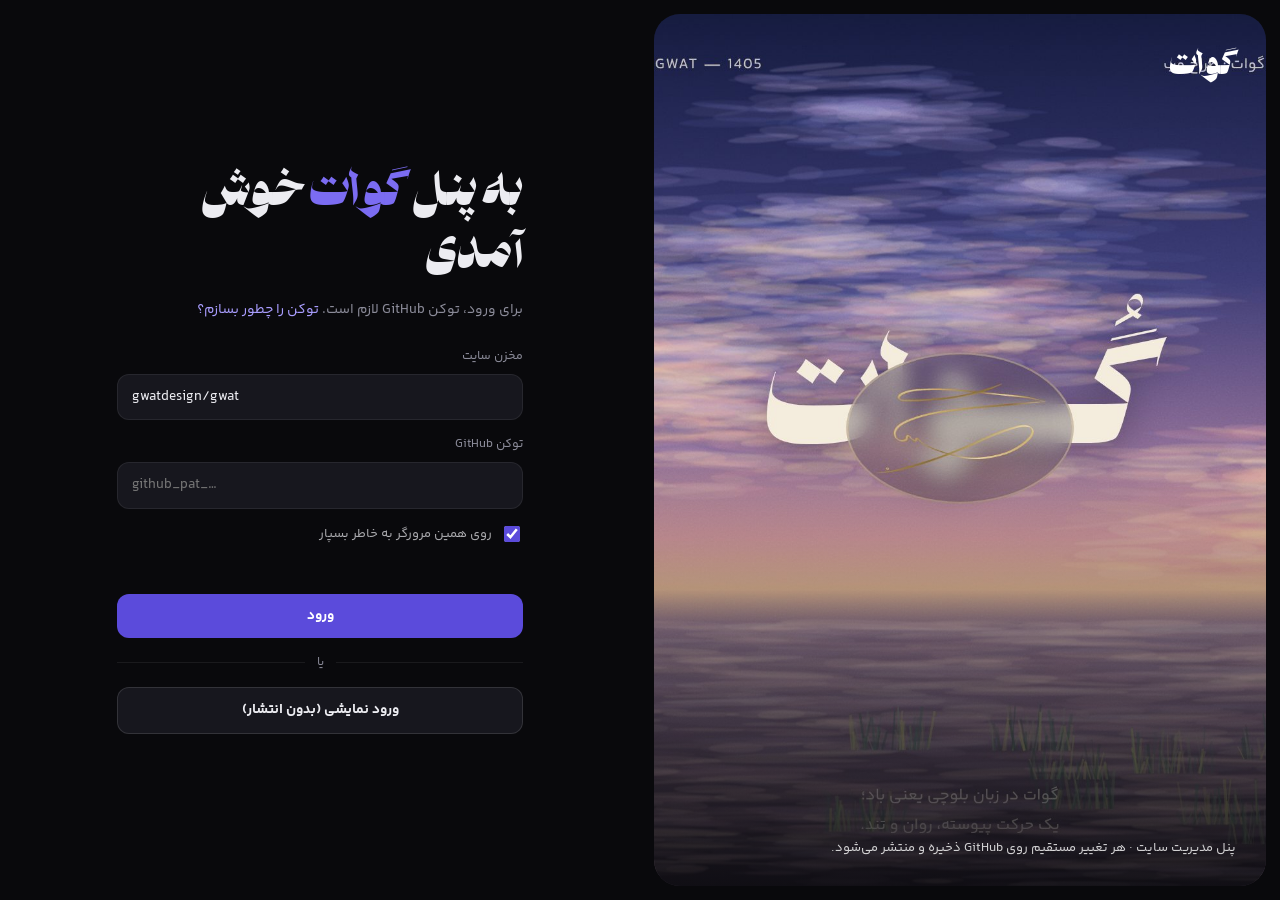
==== admin/index.html @ 788bf17b "Add files via upload" ====
<!doctype html>
<html lang="fa" dir="rtl"><head><meta charset="utf-8"><meta name="viewport" content="width=device-width,initial-scale=1,viewport-fit=cover">
<title>پنل گوات</title>
<meta name="robots" content="noindex">
<link rel="icon" href="../assets/img/mark.svg">
<style>
@font-face{font-family:"Yekan Bakh";src:url("../assets/fonts/YekanBakh-Regular.woff2") format("woff2");font-weight:400;font-display:swap}
@font-face{font-family:"Yekan Bakh";src:url("../assets/fonts/YekanBakh-SemiBold.woff2") format("woff2");font-weight:600;font-display:swap}
@font-face{font-family:"Yekan Bakh";src:url("../assets/fonts/YekanBakh-Bold.woff2") format("woff2");font-weight:700;font-display:swap}
@font-face{font-family:"Paykan";src:url("../assets/fonts/Paykan-800.woff2") format("woff2");font-weight:800;font-display:swap}
/* Gwat admin: near-black surfaces, one violet accent (from the reference shot), sidebar + topbar + card grid */
:root{--bg:#09090c;--side:#0d0d11;--panel:#121217;--card:#17171e;--card-2:#1d1d26;--line:#ffffff12;--line-2:#ffffff1f;
  --v:#5b4bdb;--v2:#7b6cf2;--v3:#a99dff;--vbg:#5b4bdb22;--text:#ececf1;--dim:#ececf1b3;--mute:#8b8b99;
  --good:#3ccf91;--warn:#f5b14c;--bad:#ef5b5b;--fa:"Yekan Bakh",Tahoma,system-ui,sans-serif;color-scheme:dark}
*{box-sizing:border-box}
html,body{height:100%}
body{margin:0;background:var(--bg);color:var(--text);font-family:var(--fa);font-size:14px;line-height:1.75;-webkit-font-smoothing:antialiased}
button,input,select,textarea{font:inherit;color:inherit}
a{color:inherit;text-decoration:none}
:focus-visible{outline:2px solid var(--v2);outline-offset:2px;border-radius:8px}
h1,h2,h3{margin:0;font-weight:700;line-height:1.4}
.fa{font-variant-numeric:tabular-nums}
svg.i{width:18px;height:18px;flex:none;fill:none;stroke:currentColor;stroke-width:1.6;stroke-linecap:round;stroke-linejoin:round}
.btn{display:inline-flex;align-items:center;justify-content:center;gap:8px;border:0;border-radius:12px;padding:10px 18px;background:var(--v);color:#fff;font-weight:700;cursor:pointer;transition:background .2s,transform .2s,opacity .2s;white-space:nowrap}
.btn:hover{background:var(--v2)}.btn:active{transform:scale(.97)}
.btn.ghost{background:var(--card);color:var(--text);border:1px solid var(--line-2)}.btn.ghost:hover{background:var(--card-2)}
.btn.danger{background:#ef5b5b1f;color:var(--bad)}.btn.danger:hover{background:#ef5b5b33}
.btn.sm{padding:6px 12px;font-size:13px;border-radius:10px}
.btn[disabled]{opacity:.45;pointer-events:none}
.field{display:flex;flex-direction:column;gap:6px}
.field label{font-size:12.5px;color:var(--mute)}
.inp,textarea.inp,select.inp{width:100%;background:var(--card);border:1px solid var(--line);border-radius:12px;padding:10px 14px;outline:none;transition:border-color .2s,background .2s}
.inp:focus{border-color:var(--v2);background:var(--card-2)}
textarea.inp{min-height:90px;resize:vertical;line-height:1.9}
.hint{font-size:12px;color:var(--mute)}
.ltr{direction:ltr;text-align:left}

/* ---------- login (split, like the reference) ---------- */
#login{position:fixed;inset:0;display:grid;grid-template-columns:minmax(0,1fr) minmax(0,1fr);background:var(--bg);z-index:50}
.lg-art{position:relative;margin:14px;border-radius:26px;overflow:hidden;background:#111 center/cover}
.lg-art img{position:absolute;inset:0;width:100%;height:100%;object-fit:cover}
.lg-art::after{content:"";position:absolute;inset:0;background:linear-gradient(180deg,#09090c00 50%,#09090ccc)}
.lg-art b{position:absolute;top:28px;right:30px;z-index:1;font-family:Paykan;font-size:30px;font-weight:800;color:#fff}
.lg-art p{position:absolute;bottom:26px;right:30px;left:30px;z-index:1;margin:0;color:#fffc;font-size:13px}
.lg-form{display:flex;flex-direction:column;justify-content:center;padding:clamp(24px,6vw,90px);max-width:560px;width:100%;margin-inline:auto;gap:14px}
.lg-form h1{font-family:Paykan;font-weight:800;font-size:clamp(30px,3.6vw,44px)}
.lg-form h1 span{color:var(--v2)}
.lg-form .sub{color:var(--mute);margin:-6px 0 10px}
.lg-form .sub button{background:none;border:0;color:var(--v3);cursor:pointer;padding:0}
.lg-or{display:flex;align-items:center;gap:12px;color:var(--mute);font-size:12px}.lg-or::before,.lg-or::after{content:"";flex:1;height:1px;background:var(--line)}
.chk{display:flex;align-items:center;gap:8px;font-size:13px;color:var(--dim);cursor:pointer}
.chk input{accent-color:var(--v);width:16px;height:16px}
.err{color:var(--bad);font-size:13px;min-height:20px}
@media (max-width:860px){#login{grid-template-columns:1fr}.lg-art{display:none}}

/* ---------- shell ---------- */
#app{display:grid;grid-template-columns:250px minmax(0,1fr);height:100%}
#app[hidden]{display:none}
.side{background:var(--side);border-left:1px solid var(--line);display:flex;flex-direction:column;padding:18px 14px;gap:6px;overflow:auto}
.brand{display:flex;align-items:center;gap:10px;padding:4px 8px 18px}
.brand .lg{font-family:Paykan;font-weight:800;font-size:22px;color:var(--v2)}
.brand b{display:block;font-size:13.5px}.brand small{color:var(--mute);font-size:11.5px}
.nav{display:flex;flex-direction:column;gap:2px}
.nav a{display:flex;align-items:center;gap:12px;padding:9px 12px;border-radius:12px;color:var(--dim);font-size:14px;transition:background .2s,color .2s;position:relative}
.nav a:hover{background:#ffffff08;color:var(--text)}
.nav a.on{background:var(--vbg);color:#fff}
.nav a.on::before{content:"";position:absolute;right:-14px;top:8px;bottom:8px;width:3px;border-radius:3px;background:var(--v2)}
.nav .badge{margin-inline-start:auto;font-size:11px;background:var(--v);color:#fff;border-radius:999px;padding:0 7px}
.nav-sep{font-size:11px;color:var(--mute);padding:12px 12px 4px}
.me{margin-top:auto;display:flex;align-items:center;gap:10px;padding:10px;border-radius:14px;background:var(--panel);border:1px solid var(--line)}
.av{width:36px;height:36px;border-radius:50%;background:linear-gradient(135deg,var(--v2),#2c2470);display:grid;place-items:center;font-weight:700;overflow:hidden;flex:none}
.av img{width:100%;height:100%;object-fit:cover}
.me b{font-size:13px;display:flex;align-items:center;gap:4px}.me small{color:var(--mute);font-size:11.5px;direction:ltr;display:block}
.md{font-size:10.5px;letter-spacing:.14em;color:var(--mute);text-align:center;direction:ltr;padding-top:10px}
.main{display:flex;flex-direction:column;min-width:0;height:100%;overflow:hidden}
.top{display:flex;align-items:center;gap:12px;padding:14px 24px;border-bottom:1px solid var(--line);background:#09090ce6;backdrop-filter:blur(10px)}
.search{flex:1;max-width:420px;display:flex;align-items:center;gap:8px;background:var(--panel);border:1px solid var(--line);border-radius:12px;padding:8px 12px;color:var(--mute)}
.search input{flex:1;background:none;border:0;outline:none;min-width:0}
.top .sp{flex:1}
.icon-btn{position:relative;width:40px;height:40px;border-radius:12px;border:1px solid var(--line);background:var(--panel);display:grid;place-items:center;cursor:pointer;color:var(--dim)}
.icon-btn:hover{color:var(--text)}
.icon-btn .dot{position:absolute;top:8px;left:9px;width:8px;height:8px;border-radius:50%;background:var(--warn);box-shadow:0 0 0 3px var(--panel)}
.menu-btn{display:none}
.view{flex:1;overflow:auto;padding:24px;scroll-behavior:smooth}
.vh{display:flex;justify-content:space-between;align-items:center;gap:12px;flex-wrap:wrap;margin-bottom:18px}
.vh h1{font-size:22px}
.vh p{margin:2px 0 0;color:var(--mute);font-size:13px}
.card{background:var(--panel);border:1px solid var(--line);border-radius:20px;padding:18px}
.card h3{font-size:15px;display:flex;justify-content:space-between;align-items:center;gap:8px;margin-bottom:12px}
.card h3 small{font-size:12px;color:var(--mute);font-weight:400}
.grid{display:grid;gap:16px}
.g-dash{grid-template-columns:minmax(0,1.7fr) minmax(0,1fr)}
.g-2{grid-template-columns:repeat(2,minmax(0,1fr))}
@media (max-width:1100px){.g-dash{grid-template-columns:1fr}}
@media (max-width:760px){.g-2{grid-template-columns:1fr}}

/* overview gradient card */
.ov{background:linear-gradient(160deg,#1a1730 0%,#2a2163 55%,#5b4bdb 130%);border:1px solid #7b6cf244;border-radius:22px;padding:18px;position:relative;overflow:hidden}
.ov::after{content:"";position:absolute;inset:auto -10% -60% 20%;height:120%;background:radial-gradient(closest-side,#7b6cf266,transparent);pointer-events:none}
.ov h3{margin-bottom:14px}
.tiles{display:grid;grid-template-columns:repeat(4,minmax(0,1fr));gap:12px;position:relative;z-index:1}
.tile{background:#0b0b10e6;border:1px solid #ffffff14;border-radius:16px;padding:14px;transition:transform .3s}
.tile:hover{transform:translateY(-3px)}
.tile .ic{width:34px;height:34px;border-radius:10px;display:grid;place-items:center;background:var(--vbg);color:var(--v3);margin-bottom:10px}
.tile b{display:block;font-size:22px;line-height:1.3}
.tile span{font-size:12.5px}.tile small{display:block;color:var(--mute);font-size:11px}
@media (max-width:760px){.tiles{grid-template-columns:repeat(2,minmax(0,1fr))}}
.chart{width:100%;height:auto;display:block;overflow:visible}
.chart text{fill:var(--mute);font-size:10px;font-family:var(--fa)}
.chart .ln{fill:none;stroke:var(--v2);stroke-width:2;stroke-linejoin:round;stroke-linecap:round}
.chart .ar{fill:url(#ga)}
.chart .gd{stroke:#ffffff10}
.chart .pt{fill:var(--bg);stroke:var(--v2);stroke-width:2}
.chart .bar{fill:var(--v);transition:opacity .2s}.chart .bar:hover{opacity:.8}
.cal{display:flex;align-items:center;gap:6px;justify-content:space-between}
.cal .d{flex:1;text-align:center;border-radius:12px;padding:8px 0;font-size:12px;color:var(--mute);position:relative}
.cal .d b{display:block;color:var(--text);font-size:15px}
.cal .d.today{background:var(--v);color:#fff}.cal .d.today b{color:#fff}
.cal .d.has::after{content:"";position:absolute;bottom:3px;left:50%;width:5px;height:5px;margin-left:-2.5px;border-radius:50%;background:var(--good)}
.list{display:flex;flex-direction:column;gap:8px}
.row{display:flex;align-items:center;gap:12px;padding:10px 12px;border-radius:14px;background:var(--card);border:1px solid var(--line)}
.row .t{flex:1;min-width:0}
.row .t b{display:block;font-size:13.5px;white-space:nowrap;overflow:hidden;text-overflow:ellipsis}
.row .t small{color:var(--mute);font-size:12px}
.row img.th{width:62px;height:42px;border-radius:8px;object-fit:cover;background:#000;flex:none}
.pill{display:inline-flex;align-items:center;gap:6px;font-size:12px;padding:2px 10px;border-radius:999px;background:var(--card-2);color:var(--dim);white-space:nowrap}
.pill.good{background:#3ccf9122;color:var(--good)}.pill.warn{background:#f5b14c22;color:var(--warn)}.pill.bad{background:#ef5b5b22;color:var(--bad)}.pill.v{background:var(--vbg);color:var(--v3)}
.pill i{width:6px;height:6px;border-radius:50%;background:currentColor}

/* editors */
.form{display:grid;gap:14px}
.f2{display:grid;grid-template-columns:repeat(2,minmax(0,1fr));gap:14px}
@media (max-width:640px){.f2{grid-template-columns:1fr}}
.prev-hero{border-radius:18px;padding:30px 20px;text-align:center;background:radial-gradient(80% 90% at 50% 120%,#c98f5e55,transparent),linear-gradient(180deg,#0c0b10,#3d2f3a);border:1px solid var(--line)}
.prev-hero small{color:#f1d79a;font-size:12px}.prev-hero h2{font-family:Paykan;font-weight:800;font-size:26px;margin:8px 0;color:#efe8da;line-height:1.5}.prev-hero p{color:#efe8dacc;font-size:13px;margin:0 auto;max-width:44ch}
.items{display:grid;gap:10px}
.item{display:grid;grid-template-columns:auto 92px minmax(0,1fr) auto;gap:14px;align-items:center;padding:10px;border-radius:16px;background:var(--card);border:1px solid var(--line);transition:border-color .2s,transform .3s}
.item:hover{border-color:var(--line-2)}
.item img{width:92px;height:62px;border-radius:10px;object-fit:cover;background:#000}
.item .t b{display:block;font-size:14.5px}.item .t small{color:var(--mute);font-size:12px}
.item .acts{display:flex;gap:6px;flex-wrap:wrap;justify-content:flex-end}
.ord{display:flex;flex-direction:column;gap:2px}
.ord button{width:28px;height:22px;border-radius:7px;border:1px solid var(--line);background:var(--panel);cursor:pointer;color:var(--dim);font-size:11px;line-height:1}
.ord button:hover{color:#fff;border-color:var(--v2)}
@media (max-width:640px){.item{grid-template-columns:auto 70px minmax(0,1fr)}.item img{width:70px;height:50px}.item .acts{grid-column:1/-1;justify-content:flex-start}}
.ggrid{display:grid;grid-template-columns:repeat(auto-fill,minmax(170px,1fr));gap:12px}
.gcard{background:var(--card);border:1px solid var(--line);border-radius:16px;overflow:hidden;display:flex;flex-direction:column}
.gcard img{width:100%;aspect-ratio:4/5;object-fit:cover;background:#000}
.gcard .b{padding:10px 12px;display:flex;flex-direction:column;gap:6px}
.gcard .b b{font-size:13.5px}.gcard .b small{color:var(--mute);font-size:12px}
.gcard .acts{display:flex;gap:4px;flex-wrap:wrap}
.up{display:flex;align-items:center;gap:12px;padding:10px;border:1px dashed var(--line-2);border-radius:14px;background:var(--card)}
.up img{width:84px;height:56px;border-radius:8px;object-fit:cover;background:#000}
.up .t{flex:1;min-width:0;font-size:12.5px;color:var(--mute);word-break:break-all}
.drop{border:2px dashed #7b6cf266;border-radius:20px;padding:34px 20px;text-align:center;background:var(--vbg);cursor:pointer;transition:background .2s,border-color .2s}
.drop:hover,.drop.over{background:#5b4bdb33;border-color:var(--v2)}
.drop b{display:block;font-size:16px;margin:8px 0 4px}
.drop svg{width:40px;height:40px;color:var(--v3)}
.tbl{width:100%;border-collapse:collapse;font-size:13px}
.tbl th{color:var(--mute);font-weight:400;text-align:right;padding:8px;border-bottom:1px solid var(--line)}
.tbl td{padding:8px;border-bottom:1px solid var(--line);vertical-align:middle}
.tbl td.p{direction:ltr;text-align:left;font-family:ui-monospace,Menlo,monospace;font-size:12px;word-break:break-all}
.tbl-wrap{overflow:auto;max-height:380px;border:1px solid var(--line);border-radius:14px}
.tabs{display:flex;gap:4px;border-bottom:1px solid var(--line);margin-bottom:16px;overflow:auto}
.tabs button{background:none;border:0;padding:10px 14px;color:var(--mute);cursor:pointer;display:flex;align-items:center;gap:6px;border-bottom:2px solid transparent;white-space:nowrap}
.tabs button.on{color:#fff;border-color:var(--v2)}
.steps-mini{display:grid;gap:10px;counter-reset:s;margin:0;padding:0;list-style:none}
.steps-mini li{counter-increment:s;display:grid;grid-template-columns:28px 1fr;gap:10px;align-items:start}
.steps-mini li::before{content:counter(s,persian);width:26px;height:26px;border-radius:8px;background:var(--vbg);color:var(--v3);display:grid;place-items:center;font-size:12px;font-weight:700}
.steps-mini code{direction:ltr;unicode-bidi:isolate;background:var(--card-2);padding:0 6px;border-radius:6px;font-size:12px}
.media{display:grid;grid-template-columns:repeat(auto-fill,minmax(140px,1fr));gap:10px}
.media div{background:var(--card);border:1px solid var(--line);border-radius:12px;overflow:hidden}
.media img{width:100%;aspect-ratio:4/3;object-fit:cover;background:#000;display:block}
.media span{display:block;font-size:11px;padding:6px 8px;direction:ltr;text-align:left;color:var(--mute);white-space:nowrap;overflow:hidden;text-overflow:ellipsis;cursor:pointer}
.media span:hover{color:var(--v3)}

/* drawer + modal */
.scrim{position:fixed;inset:0;background:#000a;backdrop-filter:blur(4px);z-index:60;opacity:0;visibility:hidden;transition:opacity .3s,visibility .3s}
.scrim.on{opacity:1;visibility:visible}
.drawer{position:fixed;top:0;bottom:0;left:0;width:min(520px,100%);background:var(--panel);border-right:1px solid var(--line);z-index:61;transform:translateX(-102%);transition:transform .45s cubic-bezier(.2,.9,.25,1);display:flex;flex-direction:column}
.drawer.on{transform:none}
.drawer header{display:flex;justify-content:space-between;align-items:center;padding:16px 20px;border-bottom:1px solid var(--line)}
.drawer .bd{flex:1;overflow:auto;padding:20px}
.drawer footer{display:flex;gap:8px;padding:14px 20px;border-top:1px solid var(--line);padding-bottom:calc(14px + env(safe-area-inset-bottom,0px))}
.modal{position:fixed;left:50%;top:50%;z-index:62;width:min(560px,calc(100vw - 24px));max-height:calc(100vh - 24px);overflow:auto;background:var(--panel);border:1px solid var(--line-2);border-radius:22px;padding:24px;translate:-50% -46%;opacity:0;visibility:hidden;transition:all .35s cubic-bezier(.2,.9,.25,1.1)}
.modal.on{translate:-50% -50%;opacity:1;visibility:visible}
.stepper{display:flex;align-items:flex-start;margin:22px 0 18px}
.stepper .s{flex:1;text-align:center;position:relative;font-size:12px;color:var(--mute)}
.stepper .s::before{content:"";position:absolute;top:7px;right:50%;width:100%;height:2px;background:var(--line-2)}
.stepper .s:first-child::before{display:none}
.stepper .s i{position:relative;z-index:1;display:block;width:16px;height:16px;margin:0 auto 8px;border-radius:50%;background:var(--card-2);border:2px solid var(--line-2);transition:all .3s}
.stepper .s.done{color:var(--text)}.stepper .s.done i{background:var(--v);border-color:var(--v)}.stepper .s.done::before{background:var(--v)}
.stepper .s.act{color:#fff}.stepper .s.act i{border-color:var(--v2);box-shadow:0 0 0 5px var(--vbg);animation:pulse 1.2s infinite}
.stepper .s.err i{background:var(--bad);border-color:var(--bad)}
@keyframes pulse{50%{box-shadow:0 0 0 9px #5b4bdb11}}
.log{font-size:12.5px;color:var(--mute);background:var(--card);border-radius:12px;padding:10px 12px;max-height:140px;overflow:auto;white-space:pre-wrap}
#toast{position:fixed;bottom:calc(20px + env(safe-area-inset-bottom,0px));left:50%;translate:-50% 140px;z-index:90;background:var(--card-2);border:1px solid var(--line-2);border-radius:14px;padding:10px 18px;box-shadow:0 20px 50px -10px #000;transition:translate .5s cubic-bezier(.2,.9,.25,1.2);max-width:calc(100vw - 32px)}
#toast.on{translate:-50% 0}
#toast.good{border-color:#3ccf9166}#toast.bad{border-color:#ef5b5b66}
.demo-bar{background:#f5b14c1a;color:var(--warn);border:1px solid #f5b14c44;border-radius:12px;padding:8px 14px;font-size:13px;margin-bottom:16px}
.pop{position:absolute;top:52px;left:0;width:300px;background:var(--panel);border:1px solid var(--line-2);border-radius:16px;padding:12px;z-index:30;box-shadow:0 30px 60px -20px #000;display:none}
.pop.on{display:block}
.skel{background:linear-gradient(90deg,var(--card),var(--card-2),var(--card));background-size:200% 100%;animation:sk 1.2s infinite;border-radius:10px;min-height:20px}
@keyframes sk{to{background-position:-200% 0}}
.fadein{animation:fi .5s cubic-bezier(.2,.8,.2,1) both}
@keyframes fi{from{opacity:0;transform:translateY(10px)}}
@media (max-width:900px){
  #app{grid-template-columns:1fr}
  .side{position:fixed;top:0;bottom:0;right:0;width:270px;z-index:55;transform:translateX(102%);transition:transform .4s cubic-bezier(.2,.9,.25,1)}
  .side.on{transform:none}
  .menu-btn{display:grid}
  .top{padding:10px 14px}.view{padding:16px}
  .top .hide-s{display:none}
  .top{gap:8px}.search{min-width:0}#pubBtn{padding-inline:12px;white-space:nowrap;flex:none}
}
@media (max-width:480px){.search{display:none}.top .sp{display:block}}
@media (prefers-reduced-motion:reduce){*{animation:none!important;transition:none!important}}
</style></head>
<body>

<!-- LOGIN -->
<section id="login" aria-label="ورود به پنل">
  <div class="lg-art"><img src="../assets/img/g1.jpg" alt=""><b>گوات</b><p>پنل مدیریت سایت · هر تغییر مستقیم روی GitHub ذخیره و منتشر می‌شود.</p></div>
  <form class="lg-form" id="lgForm" novalidate>
    <h1>به پنل <span>گوات</span> خوش آمدی</h1>
    <p class="sub">برای ورود، توکن GitHub لازم است. <button type="button" data-open="help">توکن را چطور بسازم؟</button></p>
    <div class="field"><label for="lgRepo">مخزن سایت</label><input class="inp ltr" id="lgRepo" value="gwatdesign/gwat" autocomplete="off" spellcheck="false"></div>
    <div class="field"><label for="lgTok">توکن GitHub</label><input class="inp ltr" id="lgTok" type="password" placeholder="github_pat_…" autocomplete="current-password" spellcheck="false"></div>
    <label class="chk"><input type="checkbox" id="lgRem" checked>روی همین مرورگر به خاطر بسپار</label>
    <div class="err" id="lgErr" role="alert"></div>
    <button class="btn" type="submit" id="lgBtn">ورود</button>
    <div class="lg-or">یا</div>
    <button class="btn ghost" type="button" id="lgDemo">ورود نمایشی (بدون انتشار)</button>
  </form>
</section>

<!-- APP -->
<div id="app" hidden>
  <aside class="side" id="side">
    <div class="brand"><span class="lg">گوات</span><div><b>پنل مدیریت سایت</b><small>gwatdesign.github.io</small></div></div>
    <nav class="nav" id="nav" aria-label="بخش‌ها"></nav>
    <div class="me"><div class="av" id="meAv">گ</div><div style="min-width:0"><b id="meName">گوات</b><small id="meLogin">—</small></div></div>
    <div class="md">Made By M.D</div>
  </aside>
  <div class="main">
    <header class="top">
      <button class="icon-btn menu-btn" type="button" id="menuBtn" aria-label="منو"><svg class="i" viewBox="0 0 24 24"><path d="M4 7h16M4 12h16M4 17h16"/></svg></button>
      <label class="search"><svg class="i" viewBox="0 0 24 24"><circle cx="11" cy="11" r="7"/><path d="m20 20-3.5-3.5"/></svg><input id="srch" placeholder="جستجو در بخش‌ها و پروژه‌ها…" autocomplete="off"></label>
      <span class="sp"></span>
      <a class="btn ghost sm hide-s" href="../index.html" target="_blank" rel="noopener">مشاهده‌ی سایت ↗</a>
      <div style="position:relative">
        <button class="icon-btn" type="button" id="bell" aria-label="تغییرهای منتشرنشده"><svg class="i" viewBox="0 0 24 24"><path d="M6 8a6 6 0 1 1 12 0c0 7 3 8 3 8H3s3-1 3-8M10 20a2 2 0 0 0 4 0"/></svg></button>
        <div class="pop" id="bellPop"></div>
      </div>
      <button class="btn" type="button" id="pubBtn" disabled>انتشار تغییرات</button>
    </header>
    <main class="view" id="view" tabindex="-1"></main>
  </div>
</div>

<div class="scrim" id="scrim"></div>
<aside class="drawer" id="drawer" aria-modal="true" role="dialog" aria-labelledby="dwT"><header><h3 id="dwT"></h3><button class="icon-btn" type="button" data-close aria-label="بستن">✕</button></header><div class="bd" id="dwBody"></div><footer id="dwFoot"></footer></aside>
<div class="modal" id="modal" role="dialog" aria-modal="true"></div>
<div id="toast" role="status" aria-live="polite"></div>
<input type="file" id="filePick" hidden>

<script>
'use strict';
/* ================= helpers ================= */
const $=s=>document.querySelector(s),$$=s=>[...document.querySelectorAll(s)];
const fa=n=>String(n).replace(/\d/g,d=>'۰۱۲۳۴۵۶۷۸۹'[d]);
const esc=t=>String(t??'').replace(/[&<>"']/g,c=>({'&':'&amp;','<':'&lt;','>':'&gt;','"':'&quot;',"'":'&#39;'}[c]));
const I={dash:'<path d="M4 4h7v7H4zM13 4h7v4h-7zM13 10h7v10h-7zM4 13h7v7H4z"/>',home:'<path d="M3 11 12 4l9 7v9h-6v-6H9v6H3z"/>',web:'<rect x="3" y="4" width="18" height="14" rx="2"/><path d="M3 8h18M8 21h8"/>',
 gfx:'<rect x="4" y="3" width="16" height="18" rx="2"/><circle cx="10" cy="9" r="2"/><path d="m4 17 5-4 4 3 3-2 4 3"/>',contact:'<path d="M4 5h16v12H8l-4 3z"/>',media:'<rect x="3" y="5" width="18" height="14" rx="2"/><circle cx="9" cy="10" r="2"/><path d="m3 17 6-5 5 4 3-2 4 3"/>',
 upd:'<path d="M12 3v12m0 0-4-4m4 4 4-4M4 17v3h16v-3"/>',set:'<circle cx="12" cy="12" r="3"/><path d="M19 12a7 7 0 0 0-.1-1.2l2-1.6-2-3.4-2.4 1a7 7 0 0 0-2-1.2L14 3h-4l-.5 2.6a7 7 0 0 0-2 1.2l-2.4-1-2 3.4 2 1.6A7 7 0 0 0 5 12c0 .4 0 .8.1 1.2l-2 1.6 2 3.4 2.4-1a7 7 0 0 0 2 1.2L10 21h4l.5-2.6a7 7 0 0 0 2-1.2l2.4 1 2-3.4-2-1.6c.1-.4.1-.8.1-1.2z"/>',
 user:'<circle cx="12" cy="8" r="4"/><path d="M4 21c1-4 4-6 8-6s7 2 8 6"/>',money:'<circle cx="12" cy="12" r="9"/><path d="M15 9c-.5-1-1.6-1.5-3-1.5-1.8 0-3 .9-3 2.2 0 3 6 1.6 6 4.6 0 1.3-1.3 2.2-3 2.2-1.5 0-2.6-.6-3-1.6M12 6v1.5M12 16.5V18"/>',
 clock:'<circle cx="12" cy="12" r="9"/><path d="M12 7v5l3 2"/>',folder:'<path d="M3 7a2 2 0 0 1 2-2h4l2 2h8a2 2 0 0 1 2 2v8a2 2 0 0 1-2 2H5a2 2 0 0 1-2-2z"/>',plus:'<path d="M12 5v14M5 12h14"/>',edit:'<path d="M4 20h4L19 9l-4-4L4 16z"/>',trash:'<path d="M4 7h16M10 11v6M14 11v6M6 7l1 13h10l1-13M9 7V4h6v3"/>',copy:'<rect x="8" y="8" width="12" height="12" rx="2"/><path d="M16 8V5a1 1 0 0 0-1-1H5a1 1 0 0 0-1 1v10a1 1 0 0 0 1 1h3"/>',ext:'<path d="M14 4h6v6M20 4l-9 9M18 14v5a1 1 0 0 1-1 1H5a1 1 0 0 1-1-1V7a1 1 0 0 1 1-1h5"/>'};
const ic=(k,c='i')=>`<svg class="${c}" viewBox="0 0 24 24">${I[k]||''}</svg>`;
let tt;function toast(m,k=''){const t=$('#toast');t.className=k;t.textContent=m;t.classList.add('on');clearTimeout(tt);tt=setTimeout(()=>t.classList.remove('on'),3200)}
const ago=d=>{if(!d)return'—';const s=(Date.now()-new Date(d))/1000;if(s<60)return'همین الان';if(s<3600)return fa(Math.round(s/60))+' دقیقه پیش';if(s<86400)return fa(Math.round(s/3600))+' ساعت پیش';return fa(Math.round(s/86400))+' روز پیش'};
const slug=t=>(t||'').toLowerCase().replace(/[^a-z0-9]+/g,'-').replace(/^-|-$/g,'')||('p'+Date.now().toString(36));
const b64ToUtf8=b=>new TextDecoder().decode(Uint8Array.from(atob(b.replace(/\n/g,'')),c=>c.charCodeAt(0)));
const bufToB64=buf=>{const u=new Uint8Array(buf);let s='';for(let i=0;i<u.length;i+=0x8000)s+=String.fromCharCode.apply(null,u.subarray(i,i+0x8000));return btoa(s)};
const utf8ToB64=s=>bufToB64(new TextEncoder().encode(s));
const kb=n=>n>1048576?fa((n/1048576).toFixed(1))+' مگابایت':fa(Math.max(1,Math.round(n/1024)))+' کیلوبایت';

/* ================= state ================= */
const ST={repo:'gwatdesign/gwat',branch:'main',token:'',demo:false,user:null,data:null,orig:'',sha:null,uploads:new Map(),repoInfo:null,tree:null,commits:null,pages:null,view:'dash'};
const dirty=()=>JSON.stringify(ST.data)!==ST.orig||ST.uploads.size>0;
function src(p){if(!p)return'';const u=ST.uploads.get(p);return u?u.url:(/^https?:/.test(p)?p:'../'+p)}
function pendingList(){const L=[];const o=JSON.parse(ST.orig||'{}'),d=ST.data||{};
  if(JSON.stringify(o.home)!==JSON.stringify(d.home))L.push('متن‌های صفحه‌ی اصلی');
  if(JSON.stringify(o.web)!==JSON.stringify(d.web))L.push('نمونه‌کارهای سایت');
  if(JSON.stringify(o.graphic)!==JSON.stringify(d.graphic))L.push('نمونه‌کارهای گرافیک');
  if(JSON.stringify(o.contact)!==JSON.stringify(d.contact))L.push('اطلاعات تماس');
  ST.uploads.forEach((u,p)=>L.push('عکس جدید: '+p.split('/').pop()));return L}
function markDirty(){const n=pendingList().length;$('#pubBtn').disabled=!n;$('#pubBtn').textContent=n?`انتشار تغییرات (${fa(n)})`:'انتشار تغییرات';
  $('#bell').querySelector('.dot')?.remove();if(n)$('#bell').insertAdjacentHTML('beforeend','<i class="dot"></i>');
  $('#bellPop').innerHTML=n?`<b style="font-size:13px">تغییرهای منتشرنشده</b><div class="list" style="margin-top:8px">${pendingList().map(x=>`<div class="row"><span class="pill warn"><i></i></span><div class="t"><b>${esc(x)}</b></div></div>`).join('')}</div><button class="btn sm" style="width:100%;margin-top:10px" onclick="openPublish()">انتشار</button>`:'<span class="hint">همه‌چیز منتشر شده است.</span>'}

/* ================= GitHub API ================= */
async function gh(path,opt={}){if(ST.demo)throw new Error('demo');
  const r=await fetch('https://api.github.com'+path,{...opt,headers:{'Accept':'application/vnd.github+json','Authorization':'Bearer '+ST.token,'X-GitHub-Api-Version':'2022-11-28',...(opt.body?{'Content-Type':'application/json'}:{}),...(opt.headers||{})}});
  if(!r.ok){let m='';try{m=(await r.json()).message}catch(e){}const er=new Error(m||('HTTP '+r.status));er.status=r.status;throw er}
  return r.status===204?null:r.json()}
async function commitFiles(files,message,log=()=>{}){
  const ref=await gh(`/repos/${ST.repo}/git/ref/heads/${ST.branch}`);const head=ref.object.sha;
  const base=await gh(`/repos/${ST.repo}/git/commits/${head}`);
  const tree=[];let i=0;
  for(const f of files){i++;log(`آپلود ${fa(i)} از ${fa(files.length)}: ${f.path}`);
    const b=await gh(`/repos/${ST.repo}/git/blobs`,{method:'POST',body:JSON.stringify({content:f.b64,encoding:'base64'})});tree.push({path:f.path,mode:'100644',type:'blob',sha:b.sha})}
  log('ساخت درخت فایل‌ها…');const t=await gh(`/repos/${ST.repo}/git/trees`,{method:'POST',body:JSON.stringify({base_tree:base.tree.sha,tree})});
  log('ثبت کامیت…');const c=await gh(`/repos/${ST.repo}/git/commits`,{method:'POST',body:JSON.stringify({message,tree:t.sha,parents:[head]})});
  await gh(`/repos/${ST.repo}/git/refs/heads/${ST.branch}`,{method:'PATCH',body:JSON.stringify({sha:c.sha})});return c}
async function waitPages(log){const t0=Date.now();
  while(Date.now()-t0<180000){try{const b=await gh(`/repos/${ST.repo}/pages/builds/latest`);log('وضعیت ساخت: '+b.status);if(b.status==='built')return'built';if(b.status==='errored')return'errored'}catch(e){if(e.status===403||e.status===404)return'unknown'}
    await new Promise(r=>setTimeout(r,5000))}return'timeout'}

/* ================= login ================= */
const KEY='gwat-admin';
function saveCreds(rem){const v=JSON.stringify({repo:ST.repo,token:ST.token});try{(rem?localStorage:sessionStorage).setItem(KEY,v);(rem?sessionStorage:localStorage).removeItem(KEY)}catch(e){}}
function loadCreds(){try{return JSON.parse(localStorage.getItem(KEY)||sessionStorage.getItem(KEY)||'null')}catch(e){return null}}
async function login(repo,token,rem){ST.repo=repo.trim().replace(/^https?:\/\/github.com\//,'').replace(/\/$/,'');ST.token=token.trim();ST.demo=false;
  const info=await gh(`/repos/${ST.repo}`);if(!info.permissions||!info.permissions.push)throw new Error('این توکن اجازه‌ی نوشتن در مخزن را ندارد.');
  ST.repoInfo=info;ST.branch=info.default_branch||'main';try{ST.user=await gh('/user')}catch(e){ST.user={login:ST.repo.split('/')[0]}}
  await loadData();saveCreds(rem);start()}
async function loadData(){
  if(!ST.demo){try{const f=await gh(`/repos/${ST.repo}/contents/data/site.json?ref=${ST.branch}`);ST.sha=f.sha;ST.data=JSON.parse(b64ToUtf8(f.content))}catch(e){if(e.status!==404)throw e}}
  if(!ST.data){const r=await fetch('../data/site.json?v='+Date.now());ST.data=await r.json()}
  ST.data.web=ST.data.web||[];ST.data.graphic=ST.data.graphic||[];ST.data.home=ST.data.home||{};ST.data.contact=ST.data.contact||{};ST.orig=JSON.stringify(ST.data)}
$('#lgForm').addEventListener('submit',async e=>{e.preventDefault();const b=$('#lgBtn');$('#lgErr').textContent='';
  if(!$('#lgTok').value.trim()){$('#lgErr').textContent='توکن را وارد کن.';return}
  b.disabled=true;b.textContent='در حال بررسی…';
  try{await login($('#lgRepo').value,$('#lgTok').value,$('#lgRem').checked)}catch(er){$('#lgErr').textContent=er.status===401?'توکن نامعتبر است یا منقضی شده.':er.status===404?'مخزن پیدا نشد؛ اسم مخزن و دسترسی توکن را بررسی کن.':('خطا: '+er.message)}
  b.disabled=false;b.textContent='ورود'});
$('#lgDemo').onclick=async()=>{ST.demo=true;ST.user={login:'gwatdesign',name:'گوات'};try{await loadData()}catch(e){ST.data={home:{},contact:{},web:[],graphic:[]};ST.orig=JSON.stringify(ST.data)}start()};

/* ================= shell ================= */
const NAV=[['dash','داشبورد','dash'],['home','صفحه‌ی اصلی','home'],['web','نمونه‌کار سایت','web'],['gfx','نمونه‌کار گرافیک','gfx'],['contact','تماس','contact'],['media','رسانه','media'],['sep','سیستم'],['upd','نصب آپدیت','upd'],['set','تنظیمات','set']];
function start(){$('#login').hidden=true;$('#login').style.display='none';$('#app').hidden=false;
  $('#nav').innerHTML=NAV.map(([k,t,i])=>k==='sep'?`<div class="nav-sep">${t}</div>`:`<a href="#${k}" data-v="${k}">${ic(i)}<span>${t}</span>${k==='web'||k==='gfx'?`<span class="badge" data-cnt="${k}"></span>`:''}</a>`).join('');
  const u=ST.user||{};$('#meName').innerHTML=esc(u.name||u.login||'گوات')+' <span style="color:var(--v3)">✔</span>';$('#meLogin').textContent='@'+(u.login||'');
  if(u.avatar_url)$('#meAv').innerHTML=`<img src="${esc(u.avatar_url)}" alt="" onerror="this.remove()">`;
  addEventListener('hashchange',route);route();markDirty();counts()}
function counts(){$$('[data-cnt]').forEach(b=>b.textContent=fa((b.dataset.cnt==='web'?ST.data.web:ST.data.graphic).length))}
function route(){const v=(location.hash||'#dash').slice(1);ST.view=NAV.some(n=>n[0]===v)?v:'dash';
  $$('#nav a').forEach(a=>a.classList.toggle('on',a.dataset.v===ST.view));$('#side').classList.remove('on');
  const V=$('#view');V.innerHTML=(ST.demo?'<div class="demo-bar">حالت نمایشی: تغییرها فقط روی همین صفحه می‌مانند و منتشر نمی‌شوند.</div>':'')+'<div class="fadein" id="vc"></div>';V.scrollTop=0;
  ({dash:vDash,home:vHome,web:vWeb,gfx:vGfx,contact:vContact,media:vMedia,upd:vUpd,set:vSet})[ST.view]($('#vc'))}
$('#menuBtn').onclick=()=>$('#side').classList.toggle('on');
$('#bell').onclick=e=>{e.stopPropagation();$('#bellPop').classList.toggle('on')};document.addEventListener('click',()=>$('#bellPop').classList.remove('on'));
$('#srch').addEventListener('keydown',e=>{if(e.key!=='Enter')return;const q=e.target.value.trim();if(!q)return;
  const n=NAV.find(n=>n[1]&&n[1].includes(q));if(n){location.hash=n[0];return}
  const w=ST.data.web.findIndex(x=>x.title.includes(q));if(w>-1){location.hash='web';setTimeout(()=>editWeb(w),50);return}
  const g=ST.data.graphic.findIndex(x=>x.title.includes(q));if(g>-1){location.hash='gfx';setTimeout(()=>editGfx(g),50);return}toast('چیزی پیدا نشد')});
$('#pubBtn').onclick=()=>openPublish();

/* ================= views ================= */
function bind(root){root.querySelectorAll('[data-b]').forEach(el=>{const [a,b]=el.dataset.b.split('.');el.value=ST.data[a][b]??'';
  el.addEventListener('input',()=>{ST.data[a][b]=el.value;markDirty();root.dispatchEvent(new Event('bound'))})})}
function lineChart(vals,labels,h=170){const w=520,p=26,max=Math.max(4,...vals),n=vals.length;const X=i=>w-p-(i*(w-2*p)/(n-1||1)),Y=v=>h-22-(v/max)*(h-40);
  const pts=vals.map((v,i)=>[X(i),Y(v)]);const d=pts.map((q,i)=>(i?'L':'M')+q[0].toFixed(1)+' '+q[1].toFixed(1)).join(' ');
  let g='';for(let k=0;k<=4;k++){const v=Math.round(max*k/4),y=Y(v);g+=`<line class="gd" x1="${p}" x2="${w-p}" y1="${y}" y2="${y}"/><text x="${w-4}" y="${y+3}" text-anchor="end">${fa(v)}</text>`}
  const lab=labels.map((l,i)=>l?`<text x="${X(i)}" y="${h-4}" text-anchor="middle">${l}</text>`:'').join('');
  const dots=pts.map((q,i)=>vals[i]?`<circle class="pt" cx="${q[0]}" cy="${q[1]}" r="${vals[i]===max?5:3.5}"><title>${fa(vals[i])} کامیت</title></circle>`:'').join('');
  return `<svg class="chart" viewBox="0 0 ${w} ${h}"><defs><linearGradient id="ga" x1="0" y1="0" x2="0" y2="1"><stop offset="0" stop-color="#7b6cf2" stop-opacity=".45"/><stop offset="1" stop-color="#7b6cf2" stop-opacity="0"/></linearGradient></defs>${g}<path class="ar" d="${d} L${X(n-1)} ${h-22} L${X(0)} ${h-22}Z"/><path class="ln" d="${d}"/>${dots}${lab}</svg>`}
function barChart(rows,h=180){const w=320,p=24,max=Math.max(1,...rows.map(r=>r[1])),bw=Math.min(54,(w-2*p)/rows.length-14);
  return `<svg class="chart" viewBox="0 0 ${w} ${h}">${[0,.5,1].map(k=>{const y=h-24-k*(h-44);return`<line class="gd" x1="${p}" x2="${w-6}" y1="${y}" y2="${y}"/><text x="${p-4}" y="${y+3}" text-anchor="end">${fa(Math.round(max*k))}</text>`}).join('')}
  ${rows.map((r,i)=>{const x=w-p-(i+1)*((w-2*p)/rows.length)+((w-2*p)/rows.length-bw)/2,bh=(r[1]/max)*(h-44);return`<rect class="bar" x="${x}" y="${h-24-bh}" width="${bw}" height="${bh}" rx="8"><title>${r[0]}: ${fa(r[1])}</title></rect><text x="${x+bw/2}" y="${h-8}" text-anchor="middle">${r[0]}</text>`}).join('')}</svg>`}
async function fetchStats(){if(ST.demo){const now=Date.now();ST.commits=Array.from({length:14},(_,i)=>({commit:{message:['نصب آپدیت نمایشگر','به‌روزرسانی نمونه‌کارها','افزودن پوستر','ویرایش متن خانه'][i%4],author:{date:new Date(now-i*86400000*1.7).toISOString()}}}));
    ST.repoInfo={size:3900,pushed_at:new Date(now-3600000).toISOString()};ST.tree={tree:[...Array(36)].map((_,i)=>({path:'assets/img/x'+i+'.jpg',type:'blob',size:60000})).concat([...Array(9)].map((_,i)=>({path:'p'+i+'.html',type:'blob',size:20000})),[...Array(8)].map((_,i)=>({path:'s'+i+'.js',type:'blob'})),[...Array(8)].map((_,i)=>({path:'f'+i+'.woff2',type:'blob'})))};ST.pages={status:'built',html_url:'https://gwatdesign.github.io/gwat/'};return}
  const since=new Date(Date.now()-30*86400000).toISOString();
  const [c,t,p,r]=await Promise.allSettled([gh(`/repos/${ST.repo}/commits?sha=${ST.branch}&since=${since}&per_page=100`),gh(`/repos/${ST.repo}/git/trees/${ST.branch}?recursive=1`),gh(`/repos/${ST.repo}/pages`),gh(`/repos/${ST.repo}`)]);
  ST.commits=c.value||[];ST.tree=t.value||{tree:[]};ST.pages=p.value||null;if(r.value)ST.repoInfo=r.value}
async function vDash(el){
  el.innerHTML=`<div class="vh"><div><h1>داشبورد</h1><p>نمای کلی سایت و آخرین فعالیت‌ها</p></div><button class="btn ghost sm" id="rfr">${ic('clock')} به‌روزرسانی</button></div>
  <div class="grid g-dash"><div class="grid" style="gap:16px">
    <div class="ov"><h3>نمای کلی</h3><div class="tiles" id="tiles">${'<div class="tile"><div class="skel" style="height:80px"></div></div>'.repeat(4)}</div></div>
    <div class="grid g-2"><div class="card"><h3>فعالیت ۳۰ روز اخیر <small>کامیت در روز</small></h3><div id="cLine"><div class="skel" style="height:160px"></div></div></div>
    <div class="card"><h3>فایل‌های سایت <small>بر اساس نوع</small></h3><div id="cBar"><div class="skel" style="height:160px"></div></div></div></div>
  </div><div class="grid" style="gap:16px;align-content:start">
    <div class="card"><h3>وضعیت سایت</h3><div id="pgSt"><div class="skel"></div></div></div>
    <div class="card"><h3 id="calT">این هفته</h3><div class="cal" id="cal"></div></div>
    <div class="card"><h3>آخرین تغییرها <small><a href="#upd" style="color:var(--v3)">نصب آپدیت</a></small></h3><div class="list" id="recent"><div class="skel" style="height:120px"></div></div></div>
  </div></div>`;
  $('#rfr').onclick=()=>{ST.commits=null;vDash(el)};
  if(!ST.commits)try{await fetchStats()}catch(e){toast('آمار GitHub خوانده نشد: '+e.message,'bad');ST.commits=[];ST.tree={tree:[]}}
  if(!el.isConnected)return;
  const last=ST.commits[0]?.commit?.author?.date||ST.repoInfo?.pushed_at,size=(ST.repoInfo?.size||0)*1024;
  const tiles=[['web',fa(ST.data.web.length),'پروژه‌ی سایت','در صفحه‌ی نمونه‌کار'],['gfx',fa(ST.data.graphic.length),'طرح گرافیک','در گالری'],['clock',ago(last),'آخرین انتشار','روی GitHub Pages'],['folder',kb(size),'حجم سایت','از ۱ گیگابایت مجاز']];
  $('#tiles').innerHTML=tiles.map(([i,b,s,m])=>`<div class="tile"><div class="ic">${ic(i)}</div><b>${b}</b><span>${s}</span><small>${m}</small></div>`).join('');
  const days=[...Array(30)].map((_,i)=>{const d=new Date(Date.now()-(29-i)*86400000);return d.toISOString().slice(0,10)});
  const cnt=days.map(d=>ST.commits.filter(c=>(c.commit.author.date||'').slice(0,10)===d).length);
  const fmt=new Intl.DateTimeFormat('fa-IR',{day:'numeric',month:'short'});
  $('#cLine').innerHTML=lineChart(cnt,days.map((d,i)=>i%7===0||i===29?fmt.format(new Date(d)):''));
  const T=ST.tree.tree.filter(x=>x.type==='blob');const by=r=>T.filter(x=>r.test(x.path)).length;
  $('#cBar').innerHTML=barChart([['تصویر',by(/\.(jpe?g|png|webp|svg)$/i)],['صفحه',by(/\.html$/i)],['اسکریپت',by(/\.(js|css|json)$/i)],['فونت',by(/\.woff2?$/i)]]);
  const pg=ST.pages;$('#pgSt').innerHTML=pg?`<div class="row"><span class="pill ${pg.status==='built'?'good':pg.status==='errored'?'bad':'warn'}"><i></i>${pg.status==='built'?'آنلاین':pg.status==='errored'?'خطا در ساخت':'در حال ساخت'}</span><div class="t"><b class="ltr" style="direction:ltr">${esc((pg.html_url||'').replace('https://',''))}</b></div><a class="btn ghost sm" href="${esc(pg.html_url||'../')}" target="_blank" rel="noopener">${ic('ext')}</a></div>`:'<span class="hint">برای دیدن وضعیت، دسترسی Pages را به توکن بده.</span>';
  const wk=[...Array(7)].map((_,i)=>new Date(Date.now()+(i-3)*86400000));const wd=new Intl.DateTimeFormat('fa-IR',{weekday:'short'}),dd=new Intl.DateTimeFormat('fa-IR',{day:'numeric'});
  $('#calT').textContent=new Intl.DateTimeFormat('fa-IR',{month:'long',year:'numeric'}).format(new Date());
  $('#cal').innerHTML=wk.map((d,i)=>`<div class="d${i===3?' today':''}${ST.commits.some(c=>(c.commit.author.date||'').slice(0,10)===d.toISOString().slice(0,10))?' has':''}">${wd.format(d)}<b>${dd.format(d)}</b></div>`).join('');
  $('#recent').innerHTML=ST.commits.slice(0,6).map(c=>`<div class="row"><span class="pill v"><i></i></span><div class="t"><b>${esc(c.commit.message.split('\n')[0])}</b><small>${ago(c.commit.author.date)}</small></div></div>`).join('')||'<span class="hint">فعالیتی ثبت نشده.</span>'}
function vHome(el){el.innerHTML=`<div class="vh"><div><h1>صفحه‌ی اصلی</h1><p>متن‌های بالای صفحه‌ی اول سایت</p></div></div>
  <div class="grid g-2"><div class="card form">
    <div class="field"><label for="h1">برچسب کوچک بالای تیتر</label><input class="inp" id="h1" data-b="home.eyebrow"></div>
    <div class="field"><label for="h2">تیتر اصلی</label><textarea class="inp" id="h2" data-b="home.title" style="min-height:70px"></textarea><span class="hint">هر خط جدید = یک خط تیتر.</span></div>
    <div class="field"><label for="h3">توضیح زیر تیتر</label><textarea class="inp" id="h3" data-b="home.lead"></textarea></div>
    <div class="field"><label for="h4">متن معرفی (بخشی که با اسکرول روشن می‌شود)</label><textarea class="inp" id="h4" data-b="home.statement" style="min-height:120px"></textarea><span class="hint">کلمه‌ای که بین دو ستاره بیاید (*مثل این*) طلایی می‌شود.</span></div>
  </div><div class="card"><h3>پیش‌نمایش</h3><div class="prev-hero" id="pv"></div></div></div>`;
  const pv=()=>{const h=ST.data.home;$('#pv').innerHTML=`<small>${esc(h.eyebrow)}</small><h2>${esc(h.title).replace(/\n/g,'<br>')}</h2><p>${esc(h.lead)}</p>`};
  bind(el);el.addEventListener('bound',pv);pv()}
function vContact(el){el.innerHTML=`<div class="vh"><div><h1>تماس</h1><p>اطلاعاتی که در صفحه‌ی تماس دیده می‌شود</p></div></div>
  <div class="card form" style="max-width:640px"><div class="f2"><div class="field"><label for="c1">آیدی تلگرام</label><input class="inp ltr" id="c1" data-b="contact.telegram" placeholder="@username"></div>
  <div class="field"><label for="c2">آیدی اینستاگرام</label><input class="inp ltr" id="c2" data-b="contact.instagram" placeholder="@username"></div>
  <div class="field"><label for="c3">زمان پاسخ</label><input class="inp" id="c3" data-b="contact.response"></div>
  <div class="field"><label for="c4">زمان ساخت یک سایت</label><input class="inp" id="c4" data-b="contact.build"></div></div></div>`;bind(el)}
/* ---- web projects ---- */
function moveIn(arr,i,d){const j=i+d;if(j<0||j>=arr.length)return;[arr[i],arr[j]]=[arr[j],arr[i]];markDirty();counts();route()}
let confirmAt=-1;function askDelete(btn,fn){if(btn.dataset.sure){fn();return}btn.dataset.sure=1;btn.innerHTML='مطمئنی؟ دوباره بزن';setTimeout(()=>{if(btn.isConnected){delete btn.dataset.sure;btn.innerHTML=ic('trash')}},3000)}
function vWeb(el){const W=ST.data.web;el.innerHTML=`<div class="vh"><div><h1>نمونه‌کار سایت</h1><p>${fa(W.length)} پروژه · ترتیب همین فهرست روی سایت نمایش داده می‌شود</p></div><button class="btn" id="addW">${ic('plus')} پروژه‌ی جدید</button></div>
  <div class="items">${W.map((w,i)=>`<div class="item"><div class="ord"><button type="button" data-u="${i}" aria-label="بالا">▲</button><button type="button" data-d="${i}" aria-label="پایین">▼</button></div>
  <img src="${esc(src(w.img?.d||w.img?.poster))}" alt="" onerror="this.style.visibility='hidden'"><div class="t"><b>${esc(w.title)}</b><small>${esc([w.year,w.tag,(w.chips||[]).slice(0,3).join('، ')].filter(Boolean).join(' · '))}</small></div>
  <div class="acts">${w.url?`<a class="btn ghost sm" href="${esc(/^https?:/.test(w.url)?w.url:'../'+w.url)}" target="_blank" rel="noopener">${ic('ext')}</a>`:''}<button class="btn ghost sm" data-e="${i}">${ic('edit')} ویرایش</button><button class="btn danger sm" data-x="${i}" aria-label="حذف">${ic('trash')}</button></div></div>`).join('')}</div>`;
  $('#addW').onclick=()=>{W.push({id:'p'+Date.now().toString(36),title:'پروژه‌ی جدید',year:'۱۴۰۵',tag:'',desc:'',did:[],chips:[],url:'',img:{d:'',m:'',poster:''},stats:[],shots:[]});markDirty();counts();route();editWeb(W.length-1)};
  el.querySelectorAll('[data-u]').forEach(b=>b.onclick=()=>moveIn(W,+b.dataset.u,-1));el.querySelectorAll('[data-d]').forEach(b=>b.onclick=()=>moveIn(W,+b.dataset.d,1));
  el.querySelectorAll('[data-e]').forEach(b=>b.onclick=()=>editWeb(+b.dataset.e));
  el.querySelectorAll('[data-x]').forEach(b=>b.onclick=()=>askDelete(b,()=>{W.splice(+b.dataset.x,1);markDirty();counts();route();toast('پروژه حذف شد؛ با «انتشار» روی سایت اعمال می‌شود')}))}
function imgField(label,val,key){return `<div class="field"><label>${label}</label><div class="up"><img src="${esc(src(val))}" alt="" data-pv="${key}" onerror="this.style.visibility='hidden'"><div class="t" data-path="${key}">${esc(val||'هنوز عکسی انتخاب نشده')}</div><button type="button" class="btn ghost sm" data-pick="${key}">انتخاب عکس</button></div></div>`}
function pickImage(cb){const f=$('#filePick');f.accept='image/*';f.onchange=async()=>{const file=f.files[0];f.value='';if(!file)return;
  try{const r=await prepImage(file);cb(r)}catch(e){toast('عکس خوانده نشد','bad')}};f.click()}
async function prepImage(file){const isSvg=/svg/.test(file.type);const name=slug(file.name.replace(/\.[^.]+$/,''))+'-'+Date.now().toString(36);
  if(isSvg){const buf=await file.arrayBuffer();const p=`assets/img/uploads/${name}.svg`;ST.uploads.set(p,{b64:bufToB64(buf),url:URL.createObjectURL(file)});return p}
  const bmp=await createImageBitmap(file);const sc=Math.min(1,1800/Math.max(bmp.width,bmp.height));const c=document.createElement('canvas');c.width=Math.round(bmp.width*sc);c.height=Math.round(bmp.height*sc);c.getContext('2d').drawImage(bmp,0,0,c.width,c.height);
  const blob=await new Promise(r=>c.toBlob(r,'image/jpeg',.86));const p=`assets/img/uploads/${name}.jpg`;ST.uploads.set(p,{b64:bufToB64(await blob.arrayBuffer()),url:URL.createObjectURL(blob)});markDirty();return p}
function openDrawer(title,body,foot){$('#dwT').textContent=title;$('#dwBody').innerHTML=body;$('#dwFoot').innerHTML=foot;$('#drawer').classList.add('on');$('#scrim').classList.add('on');setTimeout(()=>$('#dwBody').querySelector('input,textarea')?.focus(),300)}
function closeDrawer(){$('#drawer').classList.remove('on');$('#modal').classList.remove('on');$('#scrim').classList.remove('on')}
$('#scrim').onclick=closeDrawer;document.addEventListener('click',e=>{if(e.target.closest('[data-close]'))closeDrawer()});addEventListener('keydown',e=>{if(e.key==='Escape')closeDrawer()});
function editWeb(i){const w=JSON.parse(JSON.stringify(ST.data.web[i]));w.img=w.img||{};
  openDrawer('ویرایش پروژه',`<div class="form">
   <div class="f2"><div class="field"><label for="wT">نام پروژه</label><input class="inp" id="wT" value="${esc(w.title)}"></div><div class="field"><label for="wY">سال</label><input class="inp" id="wY" value="${esc(w.year)}"></div></div>
   <div class="f2"><div class="field"><label for="wTag">برچسب (اختیاری)</label><input class="inp" id="wTag" value="${esc(w.tag)}" placeholder="مثلاً نمونه‌کار مفهومی"></div><div class="field"><label for="wU">لینک سایت زنده</label><input class="inp ltr" id="wU" value="${esc(w.url)}" placeholder="https://… یا work/…"></div></div>
   <div class="field"><label for="wD">توضیح</label><textarea class="inp" id="wD">${esc(w.desc)}</textarea></div>
   <div class="field"><label for="wDid">کارهای انجام‌شده (هر خط یک مورد)</label><textarea class="inp" id="wDid">${esc((w.did||[]).join('\n'))}</textarea></div>
   <div class="field"><label for="wC">برچسب‌های فنی (با ویرگول جدا کن)</label><input class="inp" id="wC" value="${esc((w.chips||[]).join('، '))}"></div>
   <div class="field"><label for="wS">عددهای کلیدی (هر خط: عدد | توضیح)</label><textarea class="inp" id="wS" style="min-height:70px" placeholder="۳ | نما: روز، هفته، برد">${esc((w.stats||[]).map(s=>s.join(' | ')).join('\n'))}</textarea></div>
   ${imgField('اسکرین‌شات دسکتاپ (۱۴۴۰×۹۰۰)',w.img.d,'d')}${imgField('اسکرین‌شات موبایل (۳۹۰×۸۴۴)',w.img.m,'m')}${imgField('یا پوستر (اگر اسکرین‌شات ندارد)',w.img.poster,'poster')}
  </div>`,`<button class="btn" id="wSave">ذخیره</button><button class="btn ghost" data-close>انصراف</button>`);
  $('#dwBody').querySelectorAll('[data-pick]').forEach(b=>b.onclick=()=>pickImage(p=>{const k=b.dataset.pick;w.img[k]=p;$(`[data-pv="${k}"]`).src=src(p);$(`[data-pv="${k}"]`).style.visibility='visible';$(`[data-path="${k}"]`).textContent=p}));
  $('#wSave').onclick=()=>{const old=ST.data.web[i];w.title=$('#wT').value.trim()||'بدون نام';w.year=$('#wY').value.trim();w.tag=$('#wTag').value.trim();w.url=$('#wU').value.trim();w.desc=$('#wD').value.trim();
    w.did=$('#wDid').value.split('\n').map(s=>s.trim()).filter(Boolean);w.chips=$('#wC').value.split(/[،,]/).map(s=>s.trim()).filter(Boolean);
    w.stats=$('#wS').value.split('\n').map(l=>l.split('|').map(s=>s.trim())).filter(r=>r[0]&&r[1]);
    if(!old.img||old.img.d!==w.img.d||old.img.m!==w.img.m||!(w.shots||[]).length)w.shots=[w.img.d&&{img:w.img.d,cap:'صفحه‌ی اصلی',dev:'دسکتاپ'},w.img.m&&{img:w.img.m,cap:'موبایل',dev:'موبایل'}].filter(Boolean);
    if(/^p[0-9a-z]+$/.test(w.id)&&w.title)w.id=slug(w.title)!==('p'+Date.now().toString(36))&&/[a-z]/.test(slug(w.title))?slug(w.title):w.id;
    ST.data.web[i]=w;markDirty();closeDrawer();route();toast('ذخیره شد؛ برای نمایش روی سایت «انتشار» را بزن','good')}}
/* ---- graphic ---- */
function vGfx(el){const G=ST.data.graphic;const cats=[...new Set(G.map(g=>g.cat))];
  el.innerHTML=`<div class="vh"><div><h1>نمونه‌کار گرافیک</h1><p>${fa(G.length)} طرح در ${fa(cats.length)} دسته</p></div><button class="btn" id="addG">${ic('plus')} طرح جدید</button></div>
  <div class="ggrid">${G.map((g,i)=>`<div class="gcard"><img src="${esc(src(g.img))}" alt="" loading="lazy" onerror="this.style.visibility='hidden'"><div class="b"><b>${esc(g.title)}</b><small>${esc(g.cat)}${g.concept?' · طرح مفهومی':''}</small>
   <div class="acts"><button class="btn ghost sm" data-u="${i}" aria-label="جلوتر">▶</button><button class="btn ghost sm" data-d="${i}" aria-label="عقب‌تر">◀</button><button class="btn ghost sm" data-e="${i}">${ic('edit')}</button><button class="btn danger sm" data-x="${i}" aria-label="حذف">${ic('trash')}</button></div></div></div>`).join('')}</div>`;
  $('#addG').onclick=()=>pickImage(p=>{G.unshift({id:'g'+Date.now().toString(36),title:'طرح جدید',cat:cats[0]||'پوستر',meta:'',concept:false,img:p});markDirty();counts();route();editGfx(0)});
  el.querySelectorAll('[data-u]').forEach(b=>b.onclick=()=>moveIn(G,+b.dataset.u,-1));el.querySelectorAll('[data-d]').forEach(b=>b.onclick=()=>moveIn(G,+b.dataset.d,1));
  el.querySelectorAll('[data-e]').forEach(b=>b.onclick=()=>editGfx(+b.dataset.e));
  el.querySelectorAll('[data-x]').forEach(b=>b.onclick=()=>askDelete(b,()=>{G.splice(+b.dataset.x,1);markDirty();counts();route();toast('طرح حذف شد')}))}
function editGfx(i){const g={...ST.data.graphic[i]};const cats=[...new Set(ST.data.graphic.map(x=>x.cat))];
  openDrawer('ویرایش طرح',`<div class="form">${imgField('تصویر طرح',g.img,'img')}
   <div class="field"><label for="gT">نام طرح</label><input class="inp" id="gT" value="${esc(g.title)}"></div>
   <div class="f2"><div class="field"><label for="gC">دسته</label><input class="inp" id="gC" value="${esc(g.cat)}" list="gcats"><datalist id="gcats">${cats.map(c=>`<option value="${esc(c)}">`).join('')}</datalist></div>
   <div class="field"><label for="gM">توضیح کوتاه</label><input class="inp" id="gM" value="${esc(g.meta)}" placeholder="مثلاً اینستاگرام · ۴:۵"></div></div>
   <label class="chk"><input type="checkbox" id="gK" ${g.concept?'checked':''}>برچسب «طرح مفهومی» بخورد</label></div>`,`<button class="btn" id="gSave">ذخیره</button><button class="btn ghost" data-close>انصراف</button>`);
  $('#dwBody').querySelector('[data-pick]').onclick=()=>pickImage(p=>{g.img=p;$('[data-pv="img"]').src=src(p);$('[data-pv="img"]').style.visibility='visible';$('[data-path="img"]').textContent=p});
  $('#gSave').onclick=()=>{g.title=$('#gT').value.trim()||'بدون نام';g.cat=$('#gC').value.trim()||'پوستر';g.meta=$('#gM').value.trim();g.concept=$('#gK').checked;ST.data.graphic[i]=g;markDirty();closeDrawer();route();toast('ذخیره شد','good')}}
/* ---- media ---- */
async function vMedia(el){el.innerHTML=`<div class="vh"><div><h1>رسانه</h1><p>تصویرهای سایت · روی مسیر هر عکس بزن تا کپی شود</p></div><button class="btn" id="mUp">${ic('plus')} آپلود عکس</button></div><div class="media" id="mg"><div class="skel" style="height:120px"></div></div>`;
  $('#mUp').onclick=()=>pickImage(p=>{toast('عکس آماده‌ی انتشار شد','good');vMedia(el)});
  if(!ST.tree)try{await fetchStats()}catch(e){ST.tree={tree:[]}}
  let imgs=ST.demo?[...new Set([...ST.data.graphic.map(g=>g.img),...ST.data.web.flatMap(w=>[w.img?.d,w.img?.m])].filter(Boolean))]:(ST.tree.tree||[]).filter(x=>x.type==='blob'&&/^assets\/img\/.*\.(jpe?g|png|webp|svg)$/i.test(x.path)).map(x=>x.path);
  imgs=[...ST.uploads.keys(),...imgs];if(!el.isConnected)return;
  $('#mg').innerHTML=imgs.map(p=>`<div><img src="${esc(src(p))}" alt="" loading="lazy"><span data-cp="${esc(p)}" title="کپی مسیر">${ST.uploads.has(p)?'● ':''}${esc(p.replace('assets/img/',''))}</span></div>`).join('')||'<span class="hint">عکسی پیدا نشد.</span>';
  $$('#mg [data-cp]').forEach(s=>s.onclick=()=>{navigator.clipboard?.writeText(s.dataset.cp).then(()=>toast('مسیر کپی شد'),()=>toast(s.dataset.cp))})}
/* ---- update installer (zip) ---- */
async function unzip(buf){const dv=new DataView(buf),u8=new Uint8Array(buf);let e=-1;for(let i=u8.length-22;i>=Math.max(0,u8.length-65558);i--){if(dv.getUint32(i,true)===0x06054b50){e=i;break}}
  if(e<0)throw new Error('فایل zip معتبر نیست');const n=dv.getUint16(e+10,true);let p=dv.getUint32(e+16,true);const out=[];const td=new TextDecoder();
  for(let k=0;k<n;k++){if(dv.getUint32(p,true)!==0x02014b50)throw new Error('ساختار zip خراب است');
    const method=dv.getUint16(p+10,true),cs=dv.getUint32(p+20,true),us=dv.getUint32(p+24,true),nl=dv.getUint16(p+28,true),xl=dv.getUint16(p+30,true),cl=dv.getUint16(p+32,true),lo=dv.getUint32(p+42,true);
    const name=td.decode(u8.subarray(p+46,p+46+nl));p+=46+nl+xl+cl;
    if(name.endsWith('/')||/(^|\/)(__MACOSX|\.DS_Store|\._)/.test(name))continue;
    const ds=lo+30+dv.getUint16(lo+26,true)+dv.getUint16(lo+28,true);const raw=u8.slice(ds,ds+cs);
    out.push({name,size:us,get:async()=>method===0?raw.buffer:method===8?await new Response(new Blob([raw]).stream().pipeThrough(new DecompressionStream('deflate-raw'))).arrayBuffer():(()=>{throw new Error('روش فشرده‌سازی پشتیبانی نمی‌شود')})()})}
  const first=out.map(f=>f.name.split('/')[0]);if(out.length&&first.every(x=>x===first[0])&&out.every(f=>f.name.includes('/'))&&!['assets','work','data','admin'].includes(first[0]))out.forEach(f=>f.name=f.name.slice(first[0].length+1));
  return out}
let UPD=null;
function vUpd(el){el.innerHTML=`<div class="vh"><div><h1>نصب آپدیت</h1><p>فایل zip آپدیتی که گرفته‌ای را اینجا بینداز؛ پنل خودش بازش می‌کند و فایل‌ها را جایگزین می‌کند.</p></div></div>
  <div class="grid g-2"><div class="grid" style="gap:16px;align-content:start">
   <label class="drop" id="drop" tabindex="0"><svg viewBox="0 0 24 24" fill="none" stroke="currentColor" stroke-width="1.5"><path d="M12 15V3m0 0L7 8m5-5 5 5M4 15v4a2 2 0 0 0 2 2h12a2 2 0 0 0 2-2v-4"/></svg><b>فایل zip آپدیت را اینجا بکش</b><span class="hint">یا بزن تا انتخابش کنی · مثلاً gwat-update-3.zip</span><input type="file" id="zipIn" accept=".zip,application/zip" hidden></label>
   <div class="card" id="updInfo" hidden></div></div>
   <div class="card"><h3>آپدیت چطور کار می‌کند؟</h3><ol class="steps-mini"><li>از من آپدیت می‌خواهی و یک فایل zip می‌گیری.</li><li>اینجا آپلودش می‌کنی؛ فهرست فایل‌ها و جدید یا جایگزین بودن هر کدام را می‌بینی.</li><li>«نصب آپدیت» را می‌زنی؛ همه‌ی فایل‌ها در یک کامیت روی GitHub ذخیره می‌شوند.</li><li>یکی دو دقیقه بعد سایت با نسخه‌ی جدید آنلاین است.</li></ol>
   <p class="hint" style="margin-top:12px">محتوایی که در پنل ویرایش کرده‌ای (متن‌ها و نمونه‌کارها) در فایل <code class="ltr" style="direction:ltr">data/site.json</code> است و آپدیت‌ها آن را تغییر نمی‌دهند، مگر خود آپدیت این فایل را داشته باشد؛ در آن صورت هشدار می‌بینی.</p></div></div>`;
  const inp=$('#zipIn'),drop=$('#drop');drop.onkeydown=e=>{if(e.key==='Enter'||e.key===' '){e.preventDefault();inp.click()}};
  ['dragover','dragenter'].forEach(t=>drop.addEventListener(t,e=>{e.preventDefault();drop.classList.add('over')}));['dragleave','drop'].forEach(t=>drop.addEventListener(t,e=>{e.preventDefault();drop.classList.remove('over')}));
  drop.addEventListener('drop',e=>{const f=e.dataTransfer.files[0];if(f)readZip(f)});inp.onchange=()=>{if(inp.files[0])readZip(inp.files[0]);inp.value=''}}
async function readZip(file){const box=$('#updInfo');box.hidden=false;box.innerHTML='<div class="skel" style="height:120px"></div>';
  try{const files=await unzip(await file.arrayBuffer());if(!files.length)throw new Error('فایلی داخل zip نیست');
    if(!ST.tree)try{await fetchStats()}catch(e){ST.tree={tree:[]}}
    const have=new Set((ST.tree.tree||[]).map(x=>x.path));const notes=files.find(f=>/^(README|UPDATE|notes?)\.(txt|md)$/i.test(f.name));
    UPD={name:file.name,files:files.filter(f=>f!==notes)};let noteTxt='';if(notes)noteTxt=new TextDecoder().decode(await notes.get());
    const touchesData=UPD.files.some(f=>f.name==='data/site.json');
    box.innerHTML=`<h3>${esc(file.name)} <small>${fa(UPD.files.length)} فایل · ${kb(UPD.files.reduce((a,f)=>a+f.size,0))}</small></h3>
     ${noteTxt?`<div class="log" style="margin-bottom:10px">${esc(noteTxt)}</div>`:''}${touchesData?'<div class="demo-bar">این آپدیت فایل محتوای سایت (data/site.json) را هم دارد و تغییرهای پنل را جایگزین می‌کند.</div>':''}
     <div class="tbl-wrap"><table class="tbl"><thead><tr><th>فایل</th><th>حجم</th><th>وضعیت</th></tr></thead><tbody>${UPD.files.map(f=>`<tr><td class="p">${esc(f.name)}</td><td>${kb(f.size)}</td><td>${have.has(f.name)?'<span class="pill warn"><i></i>جایگزین</span>':'<span class="pill good"><i></i>جدید</span>'}</td></tr>`).join('')}</tbody></table></div>
     <div style="display:flex;gap:8px;margin-top:14px"><button class="btn" id="instBtn">${ic('upd')} نصب آپدیت</button><button class="btn ghost" id="instCancel">انصراف</button></div>`;
    $('#instCancel').onclick=()=>{UPD=null;box.hidden=true};$('#instBtn').onclick=()=>runPublish('install')}
  catch(e){box.innerHTML=`<div class="err">${esc(e.message)}</div>`}}
/* ---- settings ---- */
function vSet(el){const u=ST.user||{};el.innerHTML=`<div class="vh"><div><h1>تنظیمات</h1><p>حساب، دسترسی و انتشار</p></div></div>
  <div class="tabs" role="tablist"><button class="on" data-t="acc">${ic('user')} حساب</button><button data-t="sec">${ic('set')} امنیت و توکن</button><button data-t="pub">${ic('upd')} انتشار</button></div><div id="tabc"></div>`;
  const T={acc:`<div class="grid g-2"><div class="card"><h3>حساب GitHub</h3><div class="row"><div class="av">${u.avatar_url?`<img src="${esc(u.avatar_url)}" alt="" onerror="this.remove()">`:'گ'}</div><div class="t"><b>${esc(u.name||u.login||'—')}</b><small class="ltr" style="direction:ltr;display:block">@${esc(u.login||'')}</small></div></div></div>
     <div class="card"><h3>مخزن سایت</h3><div class="list"><div class="row"><div class="t"><b class="ltr" style="direction:ltr">${esc(ST.repo)}</b><small>شاخه‌ی ${esc(ST.branch)}</small></div><a class="btn ghost sm" href="https://github.com/${esc(ST.repo)}" target="_blank" rel="noopener">${ic('ext')}</a></div></div></div></div>`,
   sec:`<div class="grid g-2"><div class="card"><h3>توکن فعلی</h3><div class="row"><div class="t"><b class="ltr" style="direction:ltr">${ST.demo?'— حالت نمایشی —':esc(ST.token.slice(0,11))+'••••••••'+esc(ST.token.slice(-4))}</b><small>فقط روی همین مرورگر ذخیره است و جایی ارسال نمی‌شود جز GitHub.</small></div></div>
      <div style="display:flex;gap:8px;margin-top:12px;flex-wrap:wrap"><button class="btn danger" id="logout">خروج و پاک کردن توکن</button></div></div>
     <div class="card"><h3>دسترسی‌های لازم توکن</h3><table class="tbl"><thead><tr><th>دسترسی</th><th>سطح</th></tr></thead><tbody><tr><td>Contents</td><td><span class="pill v"><i></i>Read and write</span></td></tr><tr><td>Pages</td><td><span class="pill"><i></i>Read-only</span></td></tr><tr><td>Metadata</td><td><span class="pill"><i></i>Read-only (خودکار)</span></td></tr></tbody></table><button class="btn ghost sm" style="margin-top:12px" data-open="help">راهنمای ساخت توکن</button></div></div>`,
   pub:`<div class="card" style="max-width:640px"><h3>انتشار</h3><p class="hint">هر انتشار یک کامیت در مخزن می‌سازد و GitHub Pages سایت را دوباره می‌سازد (معمولاً زیر دو دقیقه). عکس‌های جدید در پوشه‌ی <span class="ltr" style="direction:ltr">assets/img/uploads</span> ذخیره می‌شوند.</p></div>`};
  const tabs=el.querySelectorAll('.tabs button');const show=k=>{tabs.forEach(b=>b.classList.toggle('on',b.dataset.t===k));$('#tabc').innerHTML=T[k];$('#logout')?.addEventListener('click',logout)};tabs.forEach(b=>b.onclick=()=>show(b.dataset.t));show('acc')}
function logout(){try{localStorage.removeItem(KEY);sessionStorage.removeItem(KEY)}catch(e){}location.hash='';location.reload()}

/* ================= publish (content + images, or an update zip) ================= */
function openPublish(){if(!dirty()){toast('تغییری برای انتشار نیست');return}runPublish('content')}
async function runPublish(kind){const M=$('#modal');const S=['آماده‌سازی','آپلود فایل‌ها','ثبت در گیت‌هاب','ساخت سایت','آنلاین'];
  M.innerHTML=`<h3 style="font-size:18px">${kind==='install'?'نصب آپدیت':'انتشار تغییرات'}</h3><p class="hint" style="margin:4px 0 0">${kind==='install'?esc(UPD.name):fa(pendingList().length)+' تغییر'}</p>
   <div class="stepper">${S.map(s=>`<div class="s"><i></i>${s}</div>`).join('')}</div><div class="log" id="plog"></div><div style="display:flex;gap:8px;margin-top:14px"><button class="btn" id="pClose" disabled>بستن</button><a class="btn ghost" id="pSite" href="../index.html" target="_blank" rel="noopener" hidden>دیدن سایت ↗</a></div>`;
  M.classList.add('on');$('#scrim').classList.add('on');$('#pClose').onclick=closeDrawer;
  const st=$$('#modal .stepper .s');const step=(k,err)=>st.forEach((s,i)=>{s.className='s'+(i<k?' done':i===k?(err?' err':' act'):'')});
  const log=m=>{const l=$('#plog');l.textContent+=(l.textContent?'\n':'')+m;l.scrollTop=l.scrollHeight};
  try{step(0);log('آماده‌سازی فایل‌ها…');let files=[];
    if(kind==='install'){for(const f of UPD.files)files.push({path:f.name,b64:bufToB64(await f.get())})}
    else{ST.data.updated=new Date().toISOString();ST.uploads.forEach((u,p)=>files.push({path:p,b64:u.b64}));files.push({path:'data/site.json',b64:utf8ToB64(JSON.stringify(ST.data,null,1))})}
    log(fa(files.length)+' فایل آماده شد.');
    if(ST.demo){for(let k=1;k<5;k++){await new Promise(r=>setTimeout(r,700));step(k);log(['','آپلود (نمایشی)…','ثبت (نمایشی)…','ساخت سایت (نمایشی)…','انجام شد (نمایشی).'][k])}
      step(5);if(kind!=='install'){ST.orig=JSON.stringify(ST.data);ST.uploads.clear()}markDirty();$('#pClose').disabled=false;toast('در حالت نمایشی چیزی منتشر نشد','good');return}
    step(1);const msg=kind==='install'?`نصب آپدیت: ${UPD.name}`:'به‌روزرسانی محتوا از پنل: '+pendingList().join('، ').slice(0,120);
    const c=await commitFiles(files,msg,m=>{log(m);if(m.startsWith('ساخت'))step(2)});step(3);log('کامیت ثبت شد: '+c.sha.slice(0,7));
    if(kind==='install'){UPD=null}else{ST.orig=JSON.stringify(ST.data);ST.uploads.clear()}markDirty();ST.commits=null;ST.tree=null;
    log('منتظر ساخت سایت در GitHub Pages…');const r=await waitPages(log);
    if(r==='errored'){step(3,true);log('ساخت سایت با خطا روبه‌رو شد؛ از صفحه‌ی Actions مخزن جزئیات را ببین.')}
    else{step(5);log(r==='built'?'سایت آنلاین شد ✓':'ثبت شد؛ سایت تا یکی دو دقیقه‌ی دیگر به‌روز می‌شود.');toast(kind==='install'?'آپدیت نصب شد':'منتشر شد','good')}
    $('#pSite').hidden=false;$('#pSite').href=ST.pages?.html_url||'../index.html'}
  catch(e){const i=st.findIndex(s=>s.classList.contains('act'));step(Math.max(0,i),true);log('خطا: '+(e.status===403?'توکن اجازه‌ی نوشتن ندارد (Contents: Read and write).':e.status===409?'مخزن هم‌زمان تغییر کرده؛ دوباره امتحان کن.':e.message));toast('انتشار انجام نشد','bad')}
  $('#pClose').disabled=false;if(ST.view==='upd'&&kind==='install')route()}
addEventListener('beforeunload',e=>{if(ST.data&&dirty()){e.preventDefault();e.returnValue=''}});

/* ================= token help ================= */
document.addEventListener('click',e=>{if(!e.target.closest('[data-open="help"]'))return;const M=$('#modal');
  M.innerHTML=`<h3 style="font-size:18px;margin-bottom:12px">ساخت توکن GitHub (یک بار)</h3><ol class="steps-mini">
   <li><span>در GitHub بالا راست روی عکس پروفایل بزن، بعد <b>Settings</b>.</span></li>
   <li><span>پایین منوی کنار: <b>Developer settings</b> ← <b>Personal access tokens</b> ← <b>Fine-grained tokens</b> ← <b>Generate new token</b>.</span></li>
   <li><span>اسم: <code>gwat-panel</code> · انقضا: <b>1 year</b> (یا هر چه می‌خواهی).</span></li>
   <li><span>در <b>Repository access</b> گزینه‌ی <b>Only select repositories</b> و مخزن <code>gwat</code> را انتخاب کن.</span></li>
   <li><span>در <b>Permissions</b>: <b>Contents</b> را روی <b>Read and write</b> و <b>Pages</b> را روی <b>Read-only</b> بگذار.</span></li>
   <li><span><b>Generate token</b> را بزن، توکن را کپی کن و در صفحه‌ی ورود پنل بگذار. توکن را به کسی نده.</span></li></ol>
   <button class="btn" style="margin-top:16px" data-close>متوجه شدم</button>`;M.classList.add('on');$('#scrim').classList.add('on')});

/* ================= boot ================= */
(async function(){const c=loadCreds();if(c&&c.token){$('#lgRepo').value=c.repo;$('#lgTok').value=c.token;try{await login(c.repo,c.token,!!localStorage.getItem(KEY))}catch(e){$('#lgErr').textContent='ورود خودکار انجام نشد؛ توکن را دوباره وارد کن.'}}})();
</script>
</body></html>
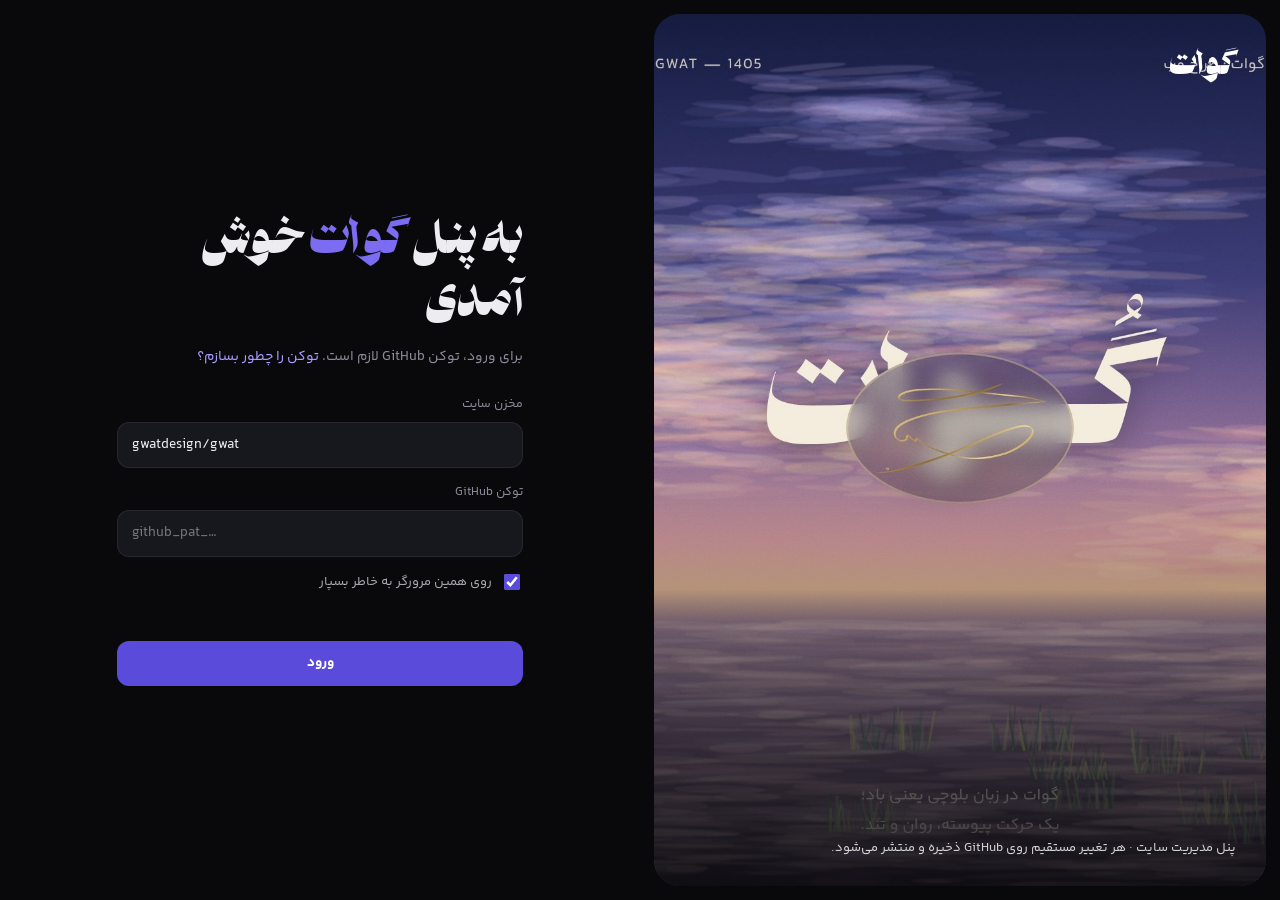
==== commit cb477cd6: "نصب آپدیت: gwat-update-3.zip" ====
--- a/admin/index.html
+++ b/admin/index.html
@@ -229,8 +229,6 @@
     <label class="chk"><input type="checkbox" id="lgRem" checked>روی همین مرورگر به خاطر بسپار</label>
     <div class="err" id="lgErr" role="alert"></div>
     <button class="btn" type="submit" id="lgBtn">ورود</button>
-    <div class="lg-or">یا</div>
-    <button class="btn ghost" type="button" id="lgDemo">ورود نمایشی (بدون انتشار)</button>
   </form>
 </section>
 
@@ -270,7 +268,7 @@
 const $=s=>document.querySelector(s),$$=s=>[...document.querySelectorAll(s)];
 const fa=n=>String(n).replace(/\d/g,d=>'۰۱۲۳۴۵۶۷۸۹'[d]);
 const esc=t=>String(t??'').replace(/[&<>"']/g,c=>({'&':'&amp;','<':'&lt;','>':'&gt;','"':'&quot;',"'":'&#39;'}[c]));
-const I={dash:'<path d="M4 4h7v7H4zM13 4h7v4h-7zM13 10h7v10h-7zM4 13h7v7H4z"/>',home:'<path d="M3 11 12 4l9 7v9h-6v-6H9v6H3z"/>',web:'<rect x="3" y="4" width="18" height="14" rx="2"/><path d="M3 8h18M8 21h8"/>',
+const I={quote:'<path d="M5 18v-5c0-4 2-7 6-8v3c-2 .5-3 2-3 4h3v6zm9 0v-5c0-4 2-7 6-8v3c-2 .5-3 2-3 4h3v6z"/>',dash:'<path d="M4 4h7v7H4zM13 4h7v4h-7zM13 10h7v10h-7zM4 13h7v7H4z"/>',home:'<path d="M3 11 12 4l9 7v9h-6v-6H9v6H3z"/>',web:'<rect x="3" y="4" width="18" height="14" rx="2"/><path d="M3 8h18M8 21h8"/>',
  gfx:'<rect x="4" y="3" width="16" height="18" rx="2"/><circle cx="10" cy="9" r="2"/><path d="m4 17 5-4 4 3 3-2 4 3"/>',contact:'<path d="M4 5h16v12H8l-4 3z"/>',media:'<rect x="3" y="5" width="18" height="14" rx="2"/><circle cx="9" cy="10" r="2"/><path d="m3 17 6-5 5 4 3-2 4 3"/>',
  upd:'<path d="M12 3v12m0 0-4-4m4 4 4-4M4 17v3h16v-3"/>',set:'<circle cx="12" cy="12" r="3"/><path d="M19 12a7 7 0 0 0-.1-1.2l2-1.6-2-3.4-2.4 1a7 7 0 0 0-2-1.2L14 3h-4l-.5 2.6a7 7 0 0 0-2 1.2l-2.4-1-2 3.4 2 1.6A7 7 0 0 0 5 12c0 .4 0 .8.1 1.2l-2 1.6 2 3.4 2.4-1a7 7 0 0 0 2 1.2L10 21h4l.5-2.6a7 7 0 0 0 2-1.2l2.4 1 2-3.4-2-1.6c.1-.4.1-.8.1-1.2z"/>',
  user:'<circle cx="12" cy="8" r="4"/><path d="M4 21c1-4 4-6 8-6s7 2 8 6"/>',money:'<circle cx="12" cy="12" r="9"/><path d="M15 9c-.5-1-1.6-1.5-3-1.5-1.8 0-3 .9-3 2.2 0 3 6 1.6 6 4.6 0 1.3-1.3 2.2-3 2.2-1.5 0-2.6-.6-3-1.6M12 6v1.5M12 16.5V18"/>',
@@ -293,6 +291,7 @@
   if(JSON.stringify(o.web)!==JSON.stringify(d.web))L.push('نمونه‌کارهای سایت');
   if(JSON.stringify(o.graphic)!==JSON.stringify(d.graphic))L.push('نمونه‌کارهای گرافیک');
   if(JSON.stringify(o.contact)!==JSON.stringify(d.contact))L.push('اطلاعات تماس');
+  if(JSON.stringify(o.reviews||[])!==JSON.stringify(d.reviews||[]))L.push('نظرات کارفرماها');
   ST.uploads.forEach((u,p)=>L.push('عکس جدید: '+p.split('/').pop()));return L}
 function markDirty(){const n=pendingList().length;$('#pubBtn').disabled=!n;$('#pubBtn').textContent=n?`انتشار تغییرات (${fa(n)})`:'انتشار تغییرات';
   $('#bell').querySelector('.dot')?.remove();if(n)$('#bell').insertAdjacentHTML('beforeend','<i class="dot"></i>');
@@ -327,16 +326,15 @@
 async function loadData(){
   if(!ST.demo){try{const f=await gh(`/repos/${ST.repo}/contents/data/site.json?ref=${ST.branch}`);ST.sha=f.sha;ST.data=JSON.parse(b64ToUtf8(f.content))}catch(e){if(e.status!==404)throw e}}
   if(!ST.data){const r=await fetch('../data/site.json?v='+Date.now());ST.data=await r.json()}
-  ST.data.web=ST.data.web||[];ST.data.graphic=ST.data.graphic||[];ST.data.home=ST.data.home||{};ST.data.contact=ST.data.contact||{};ST.orig=JSON.stringify(ST.data)}
+  ST.data.web=ST.data.web||[];ST.data.graphic=ST.data.graphic||[];ST.data.home=ST.data.home||{};ST.data.contact=ST.data.contact||{};ST.data.reviews=ST.data.reviews||[];ST.orig=JSON.stringify(ST.data)}
 $('#lgForm').addEventListener('submit',async e=>{e.preventDefault();const b=$('#lgBtn');$('#lgErr').textContent='';
   if(!$('#lgTok').value.trim()){$('#lgErr').textContent='توکن را وارد کن.';return}
   b.disabled=true;b.textContent='در حال بررسی…';
   try{await login($('#lgRepo').value,$('#lgTok').value,$('#lgRem').checked)}catch(er){$('#lgErr').textContent=er.status===401?'توکن نامعتبر است یا منقضی شده.':er.status===404?'مخزن پیدا نشد؛ اسم مخزن و دسترسی توکن را بررسی کن.':('خطا: '+er.message)}
   b.disabled=false;b.textContent='ورود'});
-$('#lgDemo').onclick=async()=>{ST.demo=true;ST.user={login:'gwatdesign',name:'گوات'};try{await loadData()}catch(e){ST.data={home:{},contact:{},web:[],graphic:[]};ST.orig=JSON.stringify(ST.data)}start()};
 
 /* ================= shell ================= */
-const NAV=[['dash','داشبورد','dash'],['home','صفحه‌ی اصلی','home'],['web','نمونه‌کار سایت','web'],['gfx','نمونه‌کار گرافیک','gfx'],['contact','تماس','contact'],['media','رسانه','media'],['sep','سیستم'],['upd','نصب آپدیت','upd'],['set','تنظیمات','set']];
+const NAV=[['dash','داشبورد','dash'],['home','صفحه‌ی اصلی','home'],['web','نمونه‌کار سایت','web'],['gfx','نمونه‌کار گرافیک','gfx'],['rev','نظرات کارفرماها','quote'],['contact','تماس','contact'],['media','رسانه','media'],['sep','سیستم'],['upd','نصب آپدیت','upd'],['set','تنظیمات','set']];
 function start(){$('#login').hidden=true;$('#login').style.display='none';$('#app').hidden=false;
   $('#nav').innerHTML=NAV.map(([k,t,i])=>k==='sep'?`<div class="nav-sep">${t}</div>`:`<a href="#${k}" data-v="${k}">${ic(i)}<span>${t}</span>${k==='web'||k==='gfx'?`<span class="badge" data-cnt="${k}"></span>`:''}</a>`).join('');
   const u=ST.user||{};$('#meName').innerHTML=esc(u.name||u.login||'گوات')+' <span style="color:var(--v3)">✔</span>';$('#meLogin').textContent='@'+(u.login||'');
@@ -346,7 +344,7 @@
 function route(){const v=(location.hash||'#dash').slice(1);ST.view=NAV.some(n=>n[0]===v)?v:'dash';
   $$('#nav a').forEach(a=>a.classList.toggle('on',a.dataset.v===ST.view));$('#side').classList.remove('on');
   const V=$('#view');V.innerHTML=(ST.demo?'<div class="demo-bar">حالت نمایشی: تغییرها فقط روی همین صفحه می‌مانند و منتشر نمی‌شوند.</div>':'')+'<div class="fadein" id="vc"></div>';V.scrollTop=0;
-  ({dash:vDash,home:vHome,web:vWeb,gfx:vGfx,contact:vContact,media:vMedia,upd:vUpd,set:vSet})[ST.view]($('#vc'))}
+  ({dash:vDash,home:vHome,web:vWeb,gfx:vGfx,contact:vContact,rev:vRev,media:vMedia,upd:vUpd,set:vSet})[ST.view]($('#vc'))}
 $('#menuBtn').onclick=()=>$('#side').classList.toggle('on');
 $('#bell').onclick=e=>{e.stopPropagation();$('#bellPop').classList.toggle('on')};document.addEventListener('click',()=>$('#bellPop').classList.remove('on'));
 $('#srch').addEventListener('keydown',e=>{if(e.key!=='Enter')return;const q=e.target.value.trim();if(!q)return;
@@ -409,6 +407,20 @@
   </div><div class="card"><h3>پیش‌نمایش</h3><div class="prev-hero" id="pv"></div></div></div>`;
   const pv=()=>{const h=ST.data.home;$('#pv').innerHTML=`<small>${esc(h.eyebrow)}</small><h2>${esc(h.title).replace(/\n/g,'<br>')}</h2><p>${esc(h.lead)}</p>`};
   bind(el);el.addEventListener('bound',pv);pv()}
+function vRev(el){const R=ST.data.reviews;
+  el.innerHTML=`<div class="vh"><div><h1>نظرات کارفرماها</h1><p>${R.length?fa(R.length)+' نظر · روی صفحه‌ی اصلی نمایش داده می‌شود':'تا وقتی نظری اضافه نکنی، این بخش روی سایت دیده نمی‌شود'}</p></div><button class="btn" id="addR">${ic('plus')} نظر جدید</button></div>
+  <div class="demo-bar" style="background:#7b6cf21a;color:var(--v3);border-color:#7b6cf244">فقط نظر واقعی کارفرماها را بگذار، با اجازه‌ی خودشان. نظرِ ساختگی اعتماد مشتری را از بین می‌برد.</div>
+  <div class="grid g-2" id="rl">${R.map((r,i)=>`<div class="card form" data-i="${i}">
+    <div class="f2"><div class="field"><label>نام کارفرما</label><input class="inp" data-k="name" value="${esc(r.name||'')}" placeholder="مثلاً یاسین"></div><div class="field"><label>سمت یا کسب‌وکار</label><input class="inp" data-k="role" value="${esc(r.role||'')}" placeholder="مثلاً مدیر نمایشگاه"></div></div>
+    <div class="field"><label>پروژه (اختیاری)</label><input class="inp" data-k="project" value="${esc(r.project||'')}" placeholder="مثلاً سایت یاسین دبی"></div>
+    <div class="field"><label>متن نظر</label><textarea class="inp" data-k="text" style="min-height:110px">${esc(r.text||'')}</textarea></div>
+    <div style="display:flex;gap:8px;justify-content:space-between"><div style="display:flex;gap:6px"><button class="btn ghost sm" data-u="${i}" ${i?'':'disabled'}>▲</button><button class="btn ghost sm" data-d="${i}" ${i<R.length-1?'':'disabled'}>▼</button></div><button class="btn danger sm" data-x="${i}">${ic('trash')} حذف</button></div>
+  </div>`).join('')||'<div class="card" style="text-align:center;padding:40px"><b>هنوز نظری ثبت نشده</b><p class="hint" style="margin-top:8px">از کارفرماهای قبلی (مثلاً یاسین دبی) یک جمله نظر بگیر و اینجا اضافه کن.</p></div>'}</div>`;
+  $('#addR').onclick=()=>{R.unshift({name:'',role:'',project:'',text:''});markDirty();vRev(el);el.querySelector('[data-k="name"]')?.focus()};
+  el.querySelectorAll('[data-i]').forEach(c=>{const i=+c.dataset.i;c.querySelectorAll('[data-k]').forEach(f=>f.oninput=()=>{R[i][f.dataset.k]=f.value;markDirty()})});
+  el.querySelectorAll('[data-x]').forEach(b=>b.onclick=()=>{if(b.dataset.c){R.splice(+b.dataset.x,1);markDirty();toast('نظر حذف شد');vRev(el)}else{b.dataset.c=1;b.textContent='دوباره بزن تا حذف شود'}});
+  el.querySelectorAll('[data-u]').forEach(b=>b.onclick=()=>{const i=+b.dataset.u;[R[i-1],R[i]]=[R[i],R[i-1]];markDirty();vRev(el)});
+  el.querySelectorAll('[data-d]').forEach(b=>b.onclick=()=>{const i=+b.dataset.d;[R[i+1],R[i]]=[R[i],R[i+1]];markDirty();vRev(el)})}
 function vContact(el){el.innerHTML=`<div class="vh"><div><h1>تماس</h1><p>اطلاعاتی که در صفحه‌ی تماس دیده می‌شود</p></div></div>
   <div class="card form" style="max-width:640px"><div class="f2"><div class="field"><label for="c1">آیدی تلگرام</label><input class="inp ltr" id="c1" data-b="contact.telegram" placeholder="@username"></div>
   <div class="field"><label for="c2">آیدی اینستاگرام</label><input class="inp ltr" id="c2" data-b="contact.instagram" placeholder="@username"></div>
